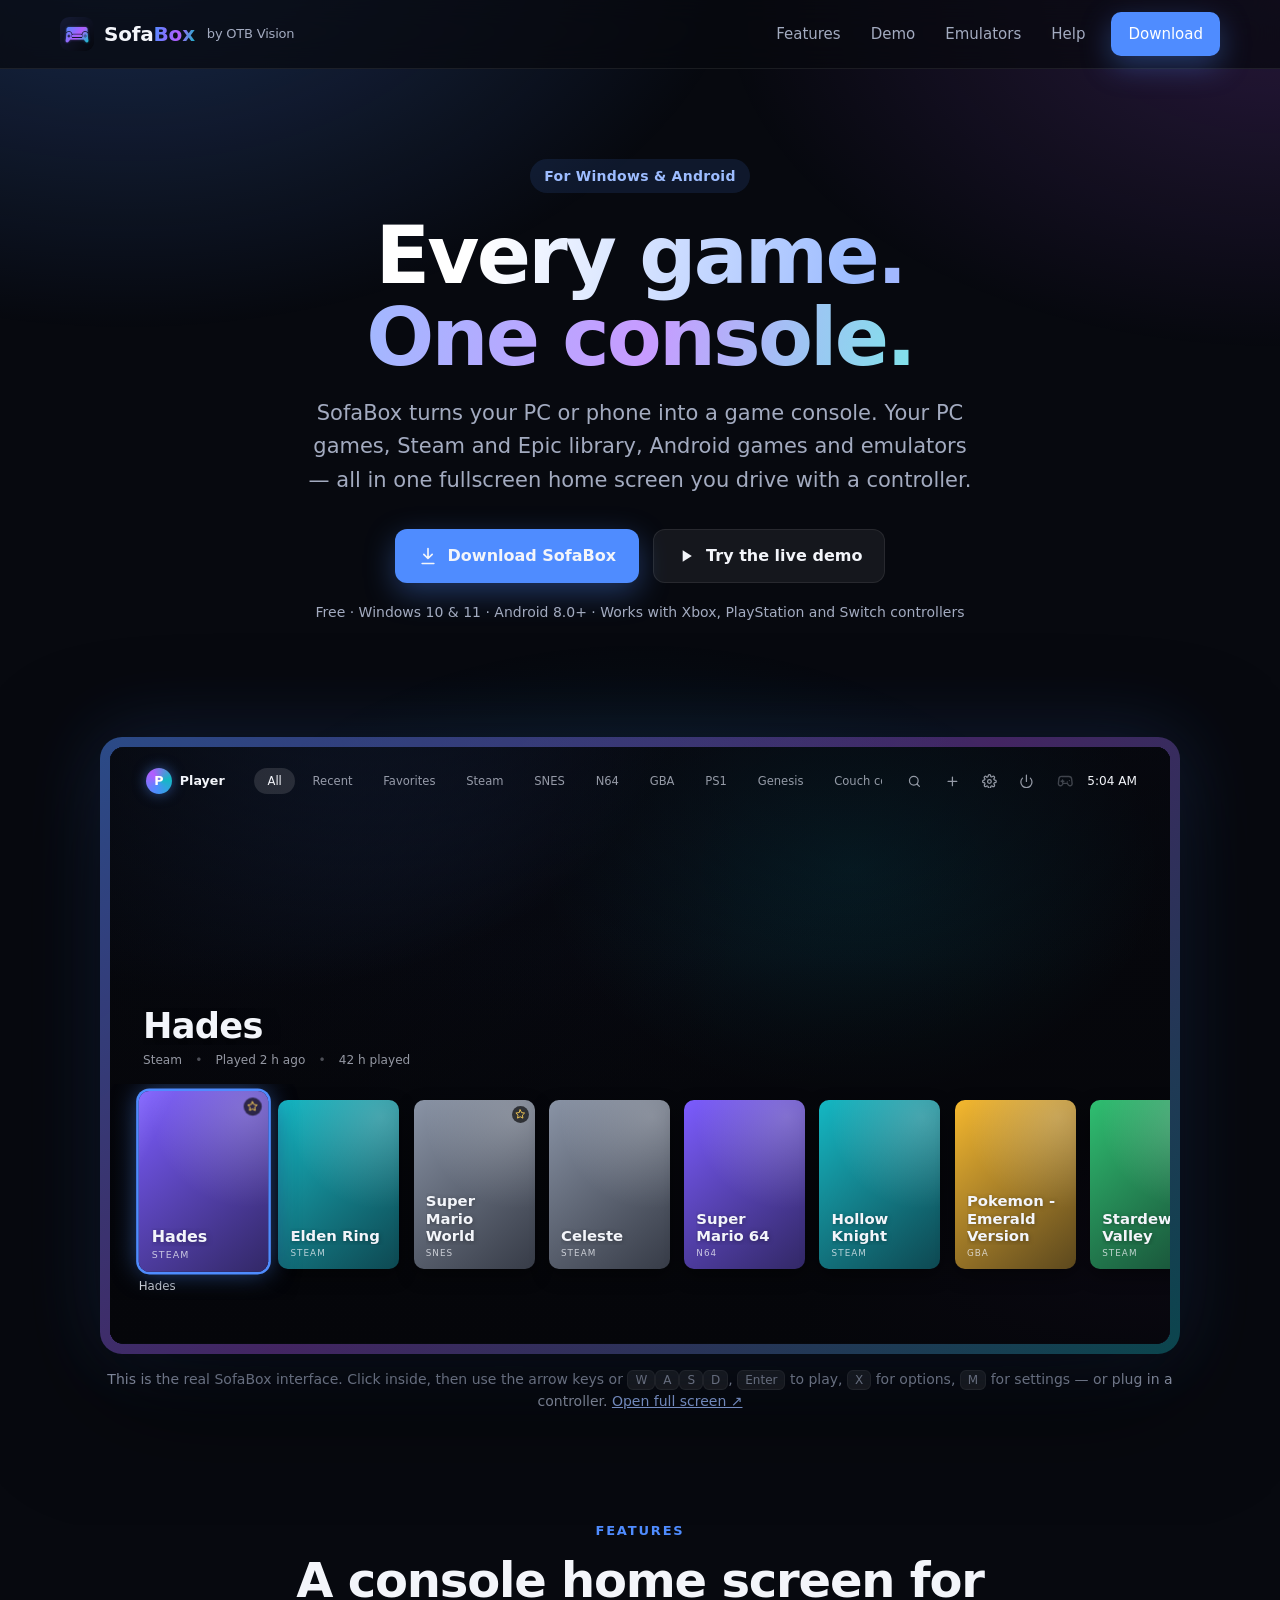
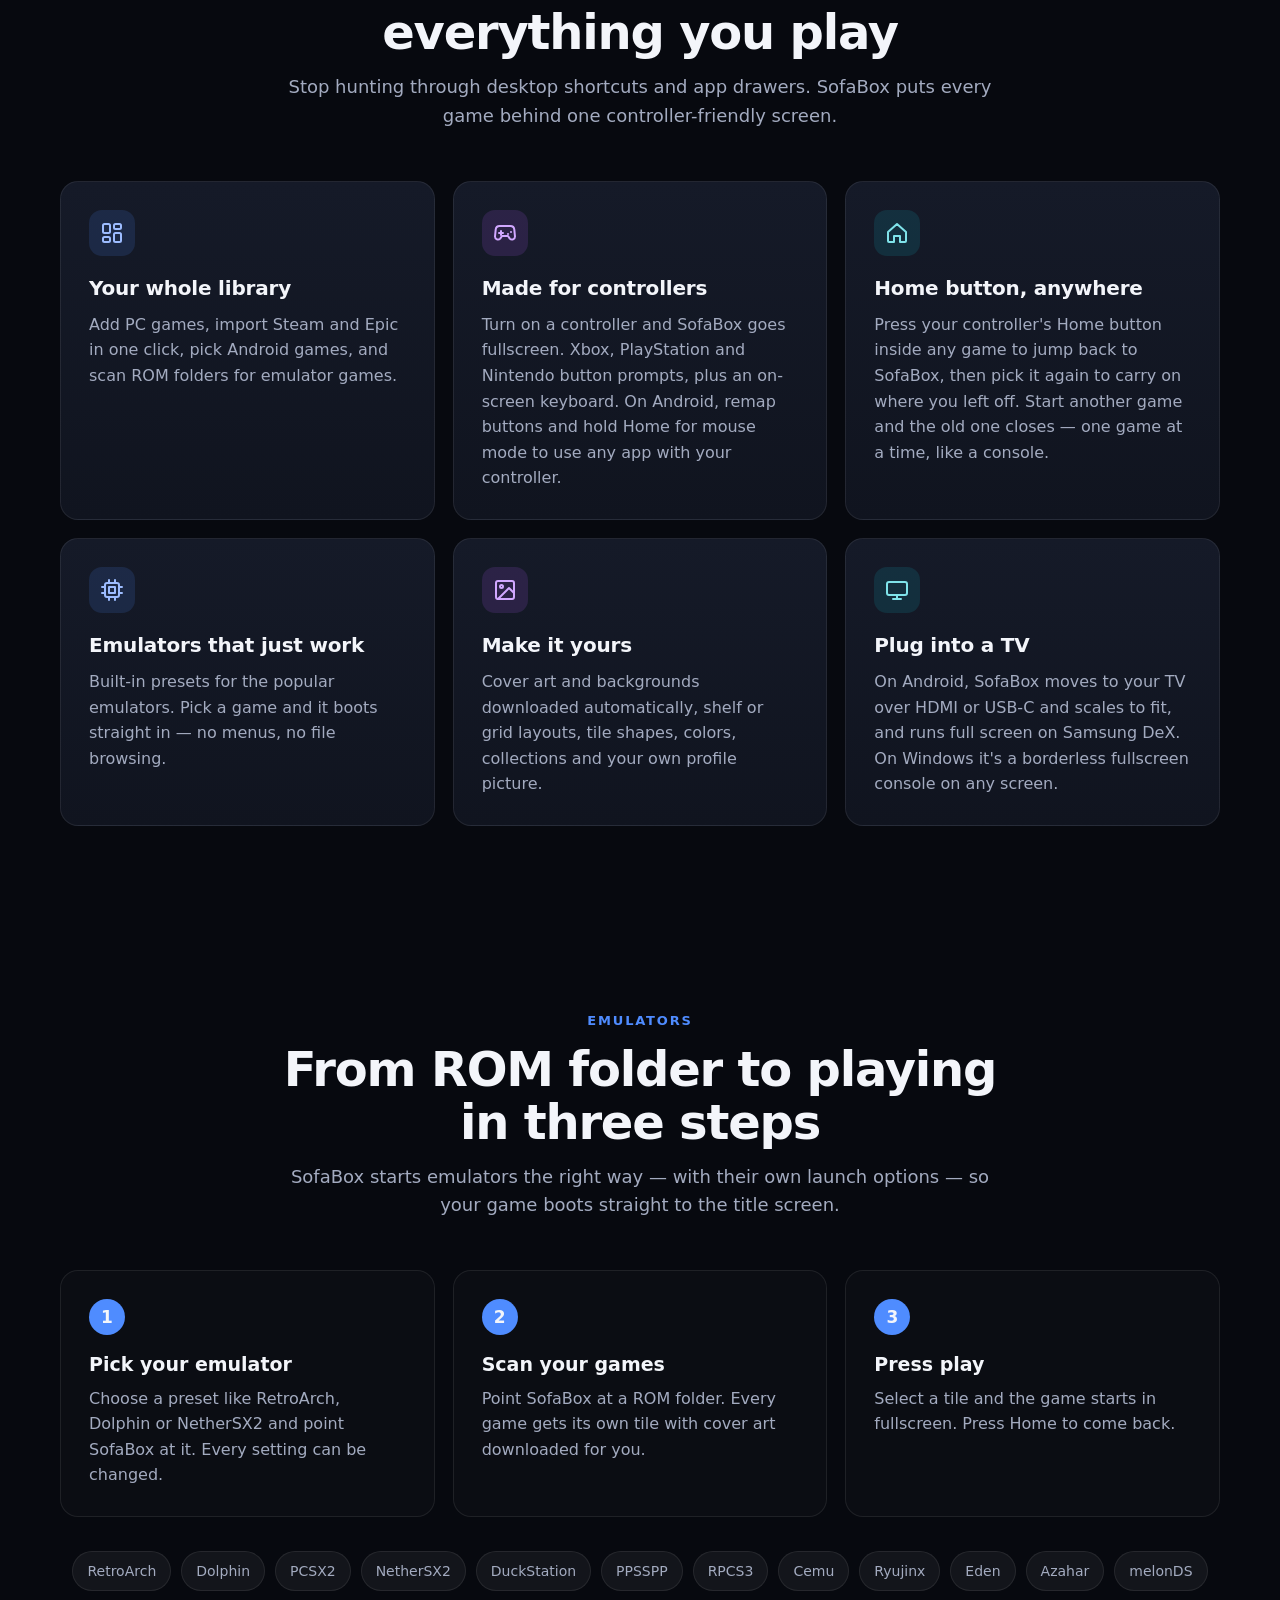
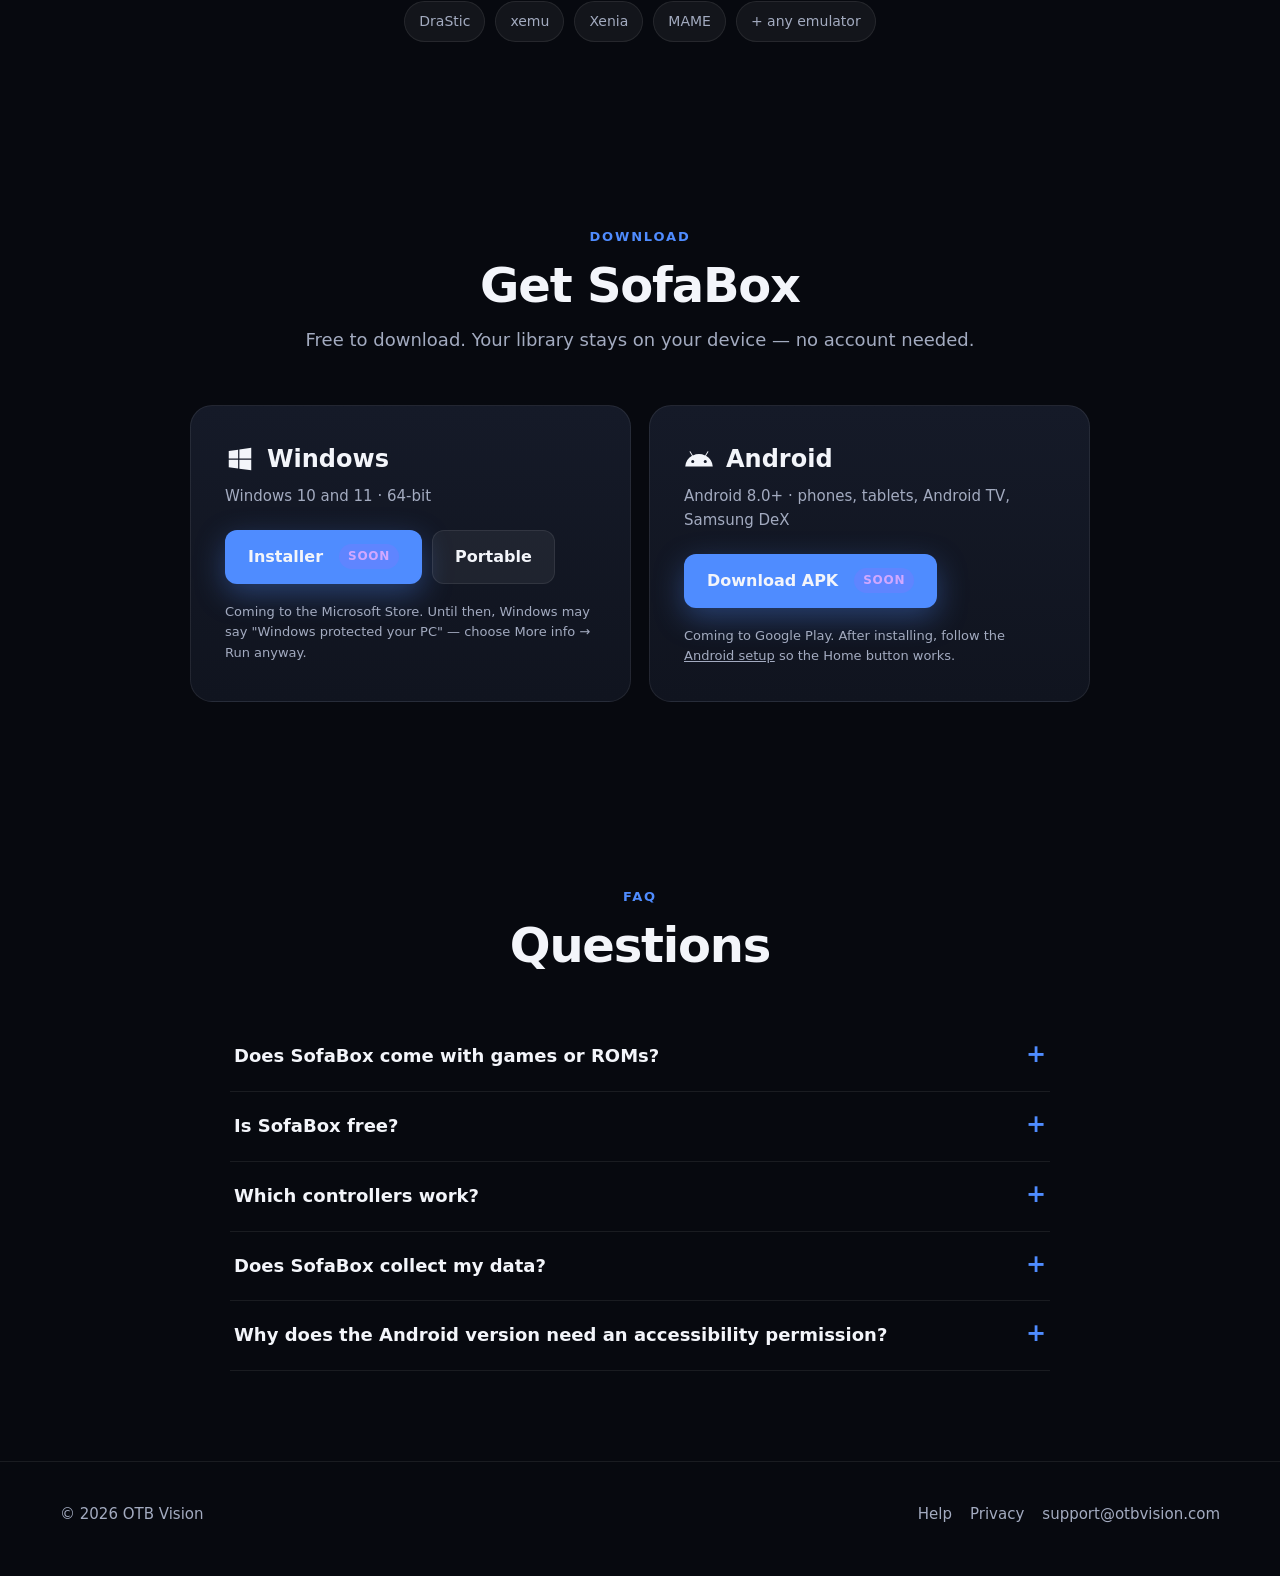
==== index.html @ 81fa666c "Update website from ink@687e441 Website: make the live demo readable on phones" ====
<!doctype html>
<html lang="en">
<head>
  <meta charset="utf-8">
  <meta name="viewport" content="width=device-width, initial-scale=1">
  <title>SofaBox — Game &amp; Emulator Launcher for Windows and Android</title>
  <meta name="description" content="SofaBox is a console-style game launcher for Windows and Android. PC games, Steam, Epic, Android games and emulators in one fullscreen home screen you control with a controller.">
  <meta property="og:title" content="SofaBox — every game, one console">
  <meta property="og:description" content="A console-style launcher for your PC and Android: PC games, Steam, Epic, Android games and emulators in one place.">
  <meta property="og:image" content="https://sofabox.app/img/icon.png">
  <meta property="og:url" content="https://sofabox.app/">
  <link rel="canonical" href="https://sofabox.app/">
  <meta name="theme-color" content="#07090f">
  <link rel="icon" href="img/icon.svg" type="image/svg+xml">
  <link rel="apple-touch-icon" href="img/icon.png">
  <link rel="stylesheet" href="css/site.css">
</head>
<body>
  <div class="glow"></div>

  <header class="nav">
    <div class="wrap">
      <a class="brand" href="./"><img src="img/icon.png" alt=""><span>Sofa<span class="box">Box</span></span> <small>by OTB Vision</small></a>
      <nav class="nav-links">
        <a href="#features">Features</a>
        <a href="#demo">Demo</a>
        <a href="#emulators">Emulators</a>
        <a href="help.html">Help</a>
        <a class="btn small primary" href="#download">Download</a>
      </nav>
    </div>
  </header>

  <main>
    <!-- ================= hero -->
    <section class="hero">
      <div class="wrap">
        <span class="eyebrow">For Windows &amp; Android</span>
        <h1><span class="grad">Every game.<br>One console.</span></h1>
        <p class="lead">SofaBox turns your PC or phone into a game console. Your PC games, Steam and Epic library, Android games and emulators — all in one fullscreen home screen you drive with a controller.</p>
        <div class="cta">
          <a class="btn primary" href="#download">
            <svg viewBox="0 0 24 24" fill="none" stroke="currentColor" stroke-width="2" stroke-linecap="round" stroke-linejoin="round"><path d="M12 3v12M7 10l5 5 5-5M5 21h14"/></svg>
            Download SofaBox
          </a>
          <a class="btn" href="#demo">
            <svg viewBox="0 0 24 24" fill="currentColor"><path d="M8 5v14l11-7z"/></svg>
            Try the live demo
          </a>
        </div>
        <p class="platforms">Free · Windows 10 &amp; 11 · Android 8.0+ · Works with Xbox, PlayStation and Switch controllers</p>
      </div>
    </section>

    <!-- ================= demo -->
    <div class="wrap demo" id="demo">
      <div class="frame">
        <div class="screen" id="demo-screen">
          <iframe src="demo/index.html" title="SofaBox live demo" loading="lazy" allow="gamepad; fullscreen"></iframe>
        </div>
      </div>
      <p class="demo-note only-pointer">This is the real SofaBox interface. Click inside, then use the arrow keys or <kbd>W</kbd><kbd>A</kbd><kbd>S</kbd><kbd>D</kbd>, <kbd>Enter</kbd> to play, <kbd>X</kbd> for options, <kbd>M</kbd> for settings — or plug in a controller. <a href="demo/index.html" target="_blank" rel="noopener">Open full screen ↗</a></p>
      <p class="demo-note only-touch">This is the real SofaBox interface, shrunk to fit your screen. Tap a game to try it and swipe the row to scroll. For the full-size version, <a href="demo/index.html" target="_blank" rel="noopener">open it full screen ↗</a> and turn your phone sideways.</p>
    </div>

    <!-- ================= features -->
    <section id="features">
      <div class="wrap">
        <div class="section-head">
          <span class="kicker">Features</span>
          <h2>A console home screen for everything you play</h2>
          <p>Stop hunting through desktop shortcuts and app drawers. SofaBox puts every game behind one controller-friendly screen.</p>
        </div>
        <div class="grid">
          <div class="card">
            <div class="icon"><svg viewBox="0 0 24 24" fill="none" stroke="currentColor" stroke-width="2" stroke-linecap="round" stroke-linejoin="round"><rect x="3" y="3" width="7" height="9" rx="1.5"/><rect x="14" y="3" width="7" height="5" rx="1.5"/><rect x="14" y="12" width="7" height="9" rx="1.5"/><rect x="3" y="16" width="7" height="5" rx="1.5"/></svg></div>
            <h3>Your whole library</h3>
            <p>Add PC games, import Steam and Epic in one click, pick Android games, and scan ROM folders for emulator games.</p>
          </div>
          <div class="card">
            <div class="icon purple"><svg viewBox="0 0 24 24" fill="none" stroke="currentColor" stroke-width="2" stroke-linecap="round" stroke-linejoin="round"><path d="M6 12h4M8 10v4M15 13h.01M18 11h.01"/><path d="M17.32 5H6.68a4 4 0 0 0-3.98 3.59L2 15.5A3 3 0 0 0 7.2 17.6L9 15h6l1.8 2.6A3 3 0 0 0 22 15.5l-.7-6.91A4 4 0 0 0 17.32 5z"/></svg></div>
            <h3>Made for controllers</h3>
            <p>Turn on a controller and SofaBox goes fullscreen. Xbox, PlayStation and Nintendo button prompts, plus an on-screen keyboard. On Android, remap buttons and hold Home for mouse mode to use any app with your controller.</p>
          </div>
          <div class="card">
            <div class="icon teal"><svg viewBox="0 0 24 24" fill="none" stroke="currentColor" stroke-width="2" stroke-linecap="round" stroke-linejoin="round"><path d="m3 11 9-8 9 8v9a1 1 0 0 1-1 1h-5v-6H9v6H4a1 1 0 0 1-1-1z"/></svg></div>
            <h3>Home button, anywhere</h3>
            <p>Press your controller's Home button inside any game to jump back to SofaBox, then pick it again to carry on where you left off. Start another game and the old one closes — one game at a time, like a console.</p>
          </div>
          <div class="card">
            <div class="icon"><svg viewBox="0 0 24 24" fill="none" stroke="currentColor" stroke-width="2" stroke-linecap="round" stroke-linejoin="round"><rect x="5" y="5" width="14" height="14" rx="2"/><path d="M9 9h6v6H9zM9 2v3M15 2v3M9 19v3M15 19v3M2 9h3M2 15h3M19 9h3M19 15h3"/></svg></div>
            <h3>Emulators that just work</h3>
            <p>Built-in presets for the popular emulators. Pick a game and it boots straight in — no menus, no file browsing.</p>
          </div>
          <div class="card">
            <div class="icon purple"><svg viewBox="0 0 24 24" fill="none" stroke="currentColor" stroke-width="2" stroke-linecap="round" stroke-linejoin="round"><rect x="3" y="3" width="18" height="18" rx="2"/><circle cx="8.5" cy="8.5" r="1.5"/><path d="m21 15-5-5L5 21"/></svg></div>
            <h3>Make it yours</h3>
            <p>Cover art and backgrounds downloaded automatically, shelf or grid layouts, tile shapes, colors, collections and your own profile picture.</p>
          </div>
          <div class="card">
            <div class="icon teal"><svg viewBox="0 0 24 24" fill="none" stroke="currentColor" stroke-width="2" stroke-linecap="round" stroke-linejoin="round"><rect x="2" y="4" width="20" height="13" rx="2"/><path d="M8 21h8M12 17v4"/></svg></div>
            <h3>Plug into a TV</h3>
            <p>On Android, SofaBox moves to your TV over HDMI or USB-C and scales to fit, and runs full screen on Samsung DeX. On Windows it's a borderless fullscreen console on any screen.</p>
          </div>
        </div>
      </div>
    </section>

    <!-- ================= emulators -->
    <section id="emulators">
      <div class="wrap">
        <div class="section-head">
          <span class="kicker">Emulators</span>
          <h2>From ROM folder to playing in three steps</h2>
          <p>SofaBox starts emulators the right way — with their own launch options — so your game boots straight to the title screen.</p>
        </div>
        <div class="steps">
          <div class="step"><h3>Pick your emulator</h3><p>Choose a preset like RetroArch, Dolphin or NetherSX2 and point SofaBox at it. Every setting can be changed.</p></div>
          <div class="step"><h3>Scan your games</h3><p>Point SofaBox at a ROM folder. Every game gets its own tile with cover art downloaded for you.</p></div>
          <div class="step"><h3>Press play</h3><p>Select a tile and the game starts in fullscreen. Press Home to come back.</p></div>
        </div>
        <div class="chips">
          <span class="chip">RetroArch</span><span class="chip">Dolphin</span><span class="chip">PCSX2</span><span class="chip">NetherSX2</span>
          <span class="chip">DuckStation</span><span class="chip">PPSSPP</span><span class="chip">RPCS3</span><span class="chip">Cemu</span>
          <span class="chip">Ryujinx</span><span class="chip">Eden</span><span class="chip">Azahar</span><span class="chip">melonDS</span>
          <span class="chip">DraStic</span><span class="chip">xemu</span><span class="chip">Xenia</span><span class="chip">MAME</span><span class="chip">+ any emulator</span>
        </div>
      </div>
    </section>

    <!-- ================= download -->
    <section id="download">
      <div class="wrap">
        <div class="section-head">
          <span class="kicker">Download</span>
          <h2>Get SofaBox</h2>
          <p>Free to download. Your library stays on your device — no account needed.</p>
        </div>
        <div class="downloads">
          <div class="dl">
            <h3><svg viewBox="0 0 24 24" fill="currentColor"><path d="M3 5.5 10.5 4.5v7H3zM11.5 4.3 21 3v8.5h-9.5zM3 12.5h7.5v7L3 18.5zM11.5 12.5H21V21l-9.5-1.3z"/></svg>Windows</h3>
            <p class="req">Windows 10 and 11 · 64-bit</p>
            <div class="btns">
              <!-- DOWNLOAD LINKS: replace href="#download" with the installer / portable links -->
              <a class="btn primary" href="#download">Installer <span class="soon">Soon</span></a>
              <a class="btn" href="#download">Portable</a>
            </div>
            <p class="fine">Coming to the Microsoft Store. Until then, Windows may say "Windows protected your PC" — choose More info → Run anyway.</p>
          </div>
          <div class="dl">
            <h3><svg viewBox="0 0 24 24" fill="currentColor"><path d="M17.6 9.48 19.44 6.3a.38.38 0 0 0-.66-.38l-1.86 3.22a11.5 11.5 0 0 0-9.84 0L5.22 5.92a.38.38 0 0 0-.66.38L6.4 9.48A10.8 10.8 0 0 0 1 18h22a10.8 10.8 0 0 0-5.4-8.52zM7 15.25a1.25 1.25 0 1 1 0-2.5 1.25 1.25 0 0 1 0 2.5zm10 0a1.25 1.25 0 1 1 0-2.5 1.25 1.25 0 0 1 0 2.5z"/></svg>Android</h3>
            <p class="req">Android 8.0+ · phones, tablets, Android TV, Samsung DeX</p>
            <div class="btns">
              <a class="btn primary" href="#download">Download APK <span class="soon">Soon</span></a>
            </div>
            <p class="fine">Coming to Google Play. After installing, follow the <a href="help.html#android">Android setup</a> so the Home button works.</p>
          </div>
        </div>
      </div>
    </section>

    <!-- ================= FAQ -->
    <section id="faq">
      <div class="wrap">
        <div class="section-head">
          <span class="kicker">FAQ</span>
          <h2>Questions</h2>
        </div>
        <div class="faq">
          <details>
            <summary>Does SofaBox come with games or ROMs?</summary>
            <p>No. SofaBox is a launcher: it organizes and starts games and emulators you already own and have installed. It doesn't include or download any games.</p>
          </details>
          <details>
            <summary>Is SofaBox free?</summary>
            <p>Yes — adding and playing games is free. An optional SofaBox Pro upgrade with extra customization is planned.</p>
          </details>
          <details>
            <summary>Which controllers work?</summary>
            <p>Xbox, PlayStation, Nintendo Switch Pro and most Bluetooth or USB controllers. SofaBox shows the right button symbols for your controller automatically.</p>
          </details>
          <details>
            <summary>Does SofaBox collect my data?</summary>
            <p>No. There are no accounts, ads or analytics, and your library never leaves your device. See the <a href="privacy.html">privacy policy</a>.</p>
          </details>
          <details>
            <summary>Why does the Android version need an accessibility permission?</summary>
            <p>It's optional. It lets your controller's Home button bring you back to SofaBox from inside a game, opens SofaBox when you connect a TV or DeX, makes DeX windows full screen, powers button mapping and mouse mode, and closes the previous game when you switch. SofaBox never records what you type or what's on screen, and nothing leaves your device. <a href="help.html#android">More in Help</a>.</p>
          </details>
        </div>
      </div>
    </section>
  </main>

  <footer>
    <div class="wrap">
      <span>© <span id="year">2026</span> OTB Vision</span>
      <nav>
        <a href="help.html">Help</a>
        <a href="privacy.html">Privacy</a>
        <a href="mailto:support@otbvision.com">support@otbvision.com</a>
      </nav>
    </div>
  </footer>
  <script>document.getElementById('year').textContent = new Date().getFullYear();</script>
  <script>
    // On narrow screens (phones held upright) the demo runs at a tablet-sized width and is
    // shrunk to fit, so it shows the full console layout like a small TV instead of a
    // cramped phone layout. Taps still work: the browser maps them through the scaling.
    (function () {
      var screen = document.getElementById('demo-screen');
      var frame = screen && screen.querySelector('iframe');
      if (!frame) return;
      var DESIGN_WIDTH = 900;
      function fit() {
        var w = screen.clientWidth, h = screen.clientHeight;
        if (!w) return;
        if (w >= DESIGN_WIDTH) {
          frame.style.width = frame.style.height = frame.style.transform = '';
          return;
        }
        var scale = w / DESIGN_WIDTH;
        frame.style.width = DESIGN_WIDTH + 'px';
        frame.style.height = (h / scale) + 'px';
        frame.style.transform = 'scale(' + scale + ')';
      }
      fit();
      if (window.ResizeObserver) new ResizeObserver(fit).observe(screen);
      else window.addEventListener('resize', fit);
    })();
  </script>
</body>
</html>
---- css/site.css ----
/* sofabox.app — SofaBox website (by OTB Vision) */
:root {
  --bg: #07090f;
  --panel: #10141f;
  --panel-2: #151a28;
  --line: rgba(255, 255, 255, 0.08);
  --text: #f3f5fa;
  --muted: #a3abc0;
  --accent: #4f8cff;
  --accent-2: #b45cff;
  --accent-3: #14b8c4;
  --radius: 18px;
  --max: 1160px;
  color-scheme: dark;
}
* { box-sizing: border-box; }
html { scroll-behavior: smooth; }
body {
  margin: 0;
  background: var(--bg);
  color: var(--text);
  font-family: "Inter", "Segoe UI Variable Text", "Segoe UI", Roboto, system-ui, -apple-system, sans-serif;
  font-size: 17px;
  line-height: 1.6;
  -webkit-font-smoothing: antialiased;
}
a { color: inherit; }
img { max-width: 100%; display: block; }
.wrap { width: min(var(--max), 100% - 32px); margin: 0 auto; }

/* ---------- background glow */
.glow {
  position: fixed; inset: 0; z-index: -1; pointer-events: none;
  background:
    radial-gradient(900px 600px at 10% -10%, rgba(79, 140, 255, .28), transparent 70%),
    radial-gradient(800px 500px at 100% 0%, rgba(180, 92, 255, .18), transparent 70%),
    radial-gradient(700px 500px at 50% 110%, rgba(20, 184, 196, .12), transparent 70%);
}

/* ---------- nav */
.nav { position: sticky; top: 0; z-index: 10; backdrop-filter: blur(14px); -webkit-backdrop-filter: blur(14px); background: rgba(7, 9, 15, .72); border-bottom: 1px solid var(--line); }
.nav .wrap { display: flex; align-items: center; gap: 24px; height: 68px; }
.brand { display: flex; align-items: center; gap: 10px; font-weight: 700; font-size: 20px; text-decoration: none; letter-spacing: -.01em; }
.brand img { width: 34px; height: 34px; border-radius: 9px; }
.brand .box { background: linear-gradient(100deg, #4f8cff, #b45cff 60%, #14b8c4); -webkit-background-clip: text; background-clip: text; color: transparent; }
.brand small { font-weight: 500; color: var(--muted); font-size: 13px; margin-left: 2px; }
.nav-links { display: flex; gap: 6px; margin-left: auto; align-items: center; }
.nav-links a { text-decoration: none; color: var(--muted); padding: 8px 12px; border-radius: 10px; font-size: 15px; font-weight: 500; }
.nav-links a:hover, .nav-links a[aria-current="page"] { color: var(--text); background: rgba(255, 255, 255, .06); }
.nav-links .btn { margin-left: 8px; }

/* ---------- buttons */
.btn { display: inline-flex; align-items: center; gap: 10px; padding: 13px 22px; border-radius: 12px; font-weight: 600; font-size: 16px; text-decoration: none; border: 1px solid var(--line); background: rgba(255, 255, 255, .06); color: var(--text); transition: transform .15s, background .15s, box-shadow .15s; }
.btn:hover { background: rgba(255, 255, 255, .1); transform: translateY(-1px); }
.btn.primary { background: var(--accent); border-color: transparent; box-shadow: 0 10px 30px rgba(79, 140, 255, .35); }
.btn.primary:hover { background: #6a9dff; }
.btn.small { padding: 9px 16px; font-size: 15px; }
.btn svg { width: 20px; height: 20px; flex: none; }

/* ---------- hero */
.hero { padding: 90px 0 40px; text-align: center; }
.eyebrow { display: inline-flex; align-items: center; gap: 8px; padding: 6px 14px; border-radius: 99px; background: rgba(79, 140, 255, .12); color: #9dbcff; font-size: 14px; font-weight: 600; letter-spacing: .02em; }
.hero h1 { font-size: clamp(42px, 7vw, 80px); line-height: 1.02; letter-spacing: -.035em; margin: 22px auto 18px; max-width: 900px; }
.grad { background: linear-gradient(100deg, #fff 10%, #9dbcff 45%, #c79bff 75%, #7fe3ea); -webkit-background-clip: text; background-clip: text; color: transparent; }
.hero p.lead { font-size: clamp(18px, 2.2vw, 21px); color: var(--muted); max-width: 680px; margin: 0 auto 32px; }
.cta { display: flex; gap: 14px; justify-content: center; flex-wrap: wrap; }
.platforms { margin-top: 18px; color: var(--muted); font-size: 14px; }

/* ---------- demo frame */
.demo { margin: 60px auto 0; max-width: 1080px; }
.frame { position: relative; border-radius: 22px; padding: 10px; background: linear-gradient(140deg, rgba(79, 140, 255, .5), rgba(180, 92, 255, .35), rgba(20, 184, 196, .35)); box-shadow: 0 40px 120px rgba(0, 0, 0, .6), 0 0 80px rgba(79, 140, 255, .2); }
.frame .screen { position: relative; aspect-ratio: 16 / 9; overflow: hidden; border-radius: 14px; background: #07090f; }
.frame iframe { position: absolute; top: 0; left: 0; display: block; width: 100%; height: 100%; border: 0; background: #07090f; transform-origin: 0 0; }
.demo-note { text-align: center; color: var(--muted); font-size: 14px; margin-top: 14px; }
.demo-note a { color: #9dbcff; }
.only-touch { display: none; }
@media (hover: none) and (pointer: coarse) { .only-touch { display: block; } .only-pointer { display: none; } }
kbd { font-family: inherit; font-size: 12px; padding: 2px 7px; border-radius: 6px; background: rgba(255, 255, 255, .1); border: 1px solid var(--line); }

/* ---------- sections */
section { padding: 90px 0; }
.section-head { text-align: center; max-width: 720px; margin: 0 auto 50px; }
.section-head h2 { font-size: clamp(32px, 4.5vw, 48px); letter-spacing: -.025em; line-height: 1.1; margin: 10px 0 14px; }
.section-head p { color: var(--muted); font-size: 18px; margin: 0; }
.kicker { color: var(--accent); font-weight: 700; font-size: 13px; letter-spacing: .14em; text-transform: uppercase; }

.grid { display: grid; grid-template-columns: repeat(3, 1fr); gap: 18px; }
.card { background: linear-gradient(180deg, var(--panel-2), var(--panel)); border: 1px solid var(--line); border-radius: var(--radius); padding: 28px; }
.card h3 { margin: 16px 0 8px; font-size: 20px; letter-spacing: -.01em; }
.card p { margin: 0; color: var(--muted); font-size: 16px; }
.icon { width: 46px; height: 46px; border-radius: 13px; display: grid; place-items: center; background: rgba(79, 140, 255, .14); color: #9dbcff; }
.icon svg { width: 24px; height: 24px; }
.icon.purple { background: rgba(180, 92, 255, .14); color: #d1a8ff; }
.icon.teal { background: rgba(20, 184, 196, .14); color: #7fe3ea; }

.steps { display: grid; grid-template-columns: repeat(3, 1fr); gap: 18px; counter-reset: step; }
.step { position: relative; padding: 28px; border-radius: var(--radius); border: 1px solid var(--line); background: rgba(255, 255, 255, .02); }
.step::before { counter-increment: step; content: counter(step); display: grid; place-items: center; width: 36px; height: 36px; border-radius: 50%; background: var(--accent); font-weight: 700; margin-bottom: 14px; }
.step h3 { margin: 0 0 6px; font-size: 19px; }
.step p { margin: 0; color: var(--muted); font-size: 16px; }

.chips { display: flex; flex-wrap: wrap; gap: 10px; justify-content: center; margin-top: 34px; }
.chip { padding: 8px 14px; border-radius: 99px; background: rgba(255, 255, 255, .05); border: 1px solid var(--line); color: var(--muted); font-size: 14px; font-weight: 500; }

/* ---------- download */
.downloads { display: grid; grid-template-columns: 1fr 1fr; gap: 18px; max-width: 900px; margin: 0 auto; }
.dl { padding: 34px; border-radius: 22px; border: 1px solid var(--line); background: linear-gradient(180deg, var(--panel-2), var(--panel)); }
.dl h3 { display: flex; align-items: center; gap: 12px; margin: 0 0 6px; font-size: 24px; }
.dl h3 svg { width: 30px; height: 30px; }
.dl .req { color: var(--muted); font-size: 15px; margin: 0 0 22px; }
.dl .btns { display: flex; gap: 10px; flex-wrap: wrap; }
.dl .fine { color: var(--muted); font-size: 13px; margin: 18px 0 0; }
.soon { display: inline-block; font-size: 12px; font-weight: 700; letter-spacing: .06em; text-transform: uppercase; padding: 3px 9px; border-radius: 99px; background: rgba(180, 92, 255, .16); color: #d1a8ff; margin-left: 6px; vertical-align: middle; }

/* ---------- FAQ */
.faq { max-width: 820px; margin: 0 auto; }
details { border-bottom: 1px solid var(--line); padding: 20px 4px; }
summary { cursor: pointer; font-weight: 600; font-size: 18px; list-style: none; display: flex; justify-content: space-between; gap: 16px; }
summary::after { content: "+"; color: var(--accent); font-size: 24px; line-height: 1; }
details[open] summary::after { content: "–"; }
details p, details li { color: var(--muted); }
details p { margin: 12px 0 0; }

/* ---------- long text pages */
.page { padding: 70px 0 90px; }
.prose { max-width: 780px; margin: 0 auto; }
.prose h1 { font-size: clamp(36px, 5vw, 52px); letter-spacing: -.03em; line-height: 1.1; margin: 0 0 8px; }
.prose .updated { color: var(--muted); margin: 0 0 36px; }
.prose h2 { font-size: 26px; letter-spacing: -.015em; margin: 44px 0 12px; }
.prose h3 { font-size: 19px; margin: 28px 0 8px; }
.prose p, .prose li { color: #c9cfdd; }
.prose ul, .prose ol { padding-left: 22px; }
.prose li { margin: 6px 0; }
.prose a { color: #9dbcff; }
.prose code { font-family: ui-monospace, "Cascadia Mono", Consolas, monospace; font-size: .9em; background: rgba(255, 255, 255, .07); padding: 2px 6px; border-radius: 6px; }
.callout { padding: 18px 20px; border-radius: 14px; background: rgba(79, 140, 255, .1); border: 1px solid rgba(79, 140, 255, .25); color: #c9d8ff; margin: 20px 0; }
.toc { display: flex; flex-wrap: wrap; gap: 8px; margin: 0 0 30px; }
.toc a { text-decoration: none; font-size: 14px; padding: 7px 13px; border-radius: 99px; background: rgba(255, 255, 255, .05); border: 1px solid var(--line); color: var(--muted); }
.toc a:hover { color: var(--text); }

/* ---------- footer */
footer { border-top: 1px solid var(--line); padding: 40px 0 50px; color: var(--muted); font-size: 15px; }
footer .wrap { display: flex; gap: 24px; align-items: center; flex-wrap: wrap; }
footer nav { display: flex; gap: 18px; margin-left: auto; flex-wrap: wrap; }
footer a { text-decoration: none; }
footer a:hover { color: var(--text); }

/* ---------- small screens */
@media (max-width: 900px) {
  .grid, .steps { grid-template-columns: 1fr 1fr; }
}
@media (max-width: 680px) {
  body { font-size: 16px; }
  .nav-links a:not(.btn) { display: none; }
  .hero { padding-top: 60px; }
  .grid, .steps, .downloads { grid-template-columns: 1fr; }
  section { padding: 64px 0; }
  .frame { padding: 6px; border-radius: 16px; }
  .frame .screen { border-radius: 11px; aspect-ratio: var(--demo-ratio, 4 / 3); }
  footer nav { margin-left: 0; }
}
@media (max-width: 420px) { .brand small { display: none; } }
/* Phones held sideways: keep the whole demo on screen below the header. */
@media (orientation: landscape) and (max-height: 500px) { .frame .screen { aspect-ratio: auto; height: calc(100vh - 110px); } }
@media (prefers-reduced-motion: reduce) { html { scroll-behavior: auto; } .btn { transition: none; } }
.nav-links a.btn.primary { color: #fff; }
.nav-links a.btn.primary:hover { background: #6a9dff; }
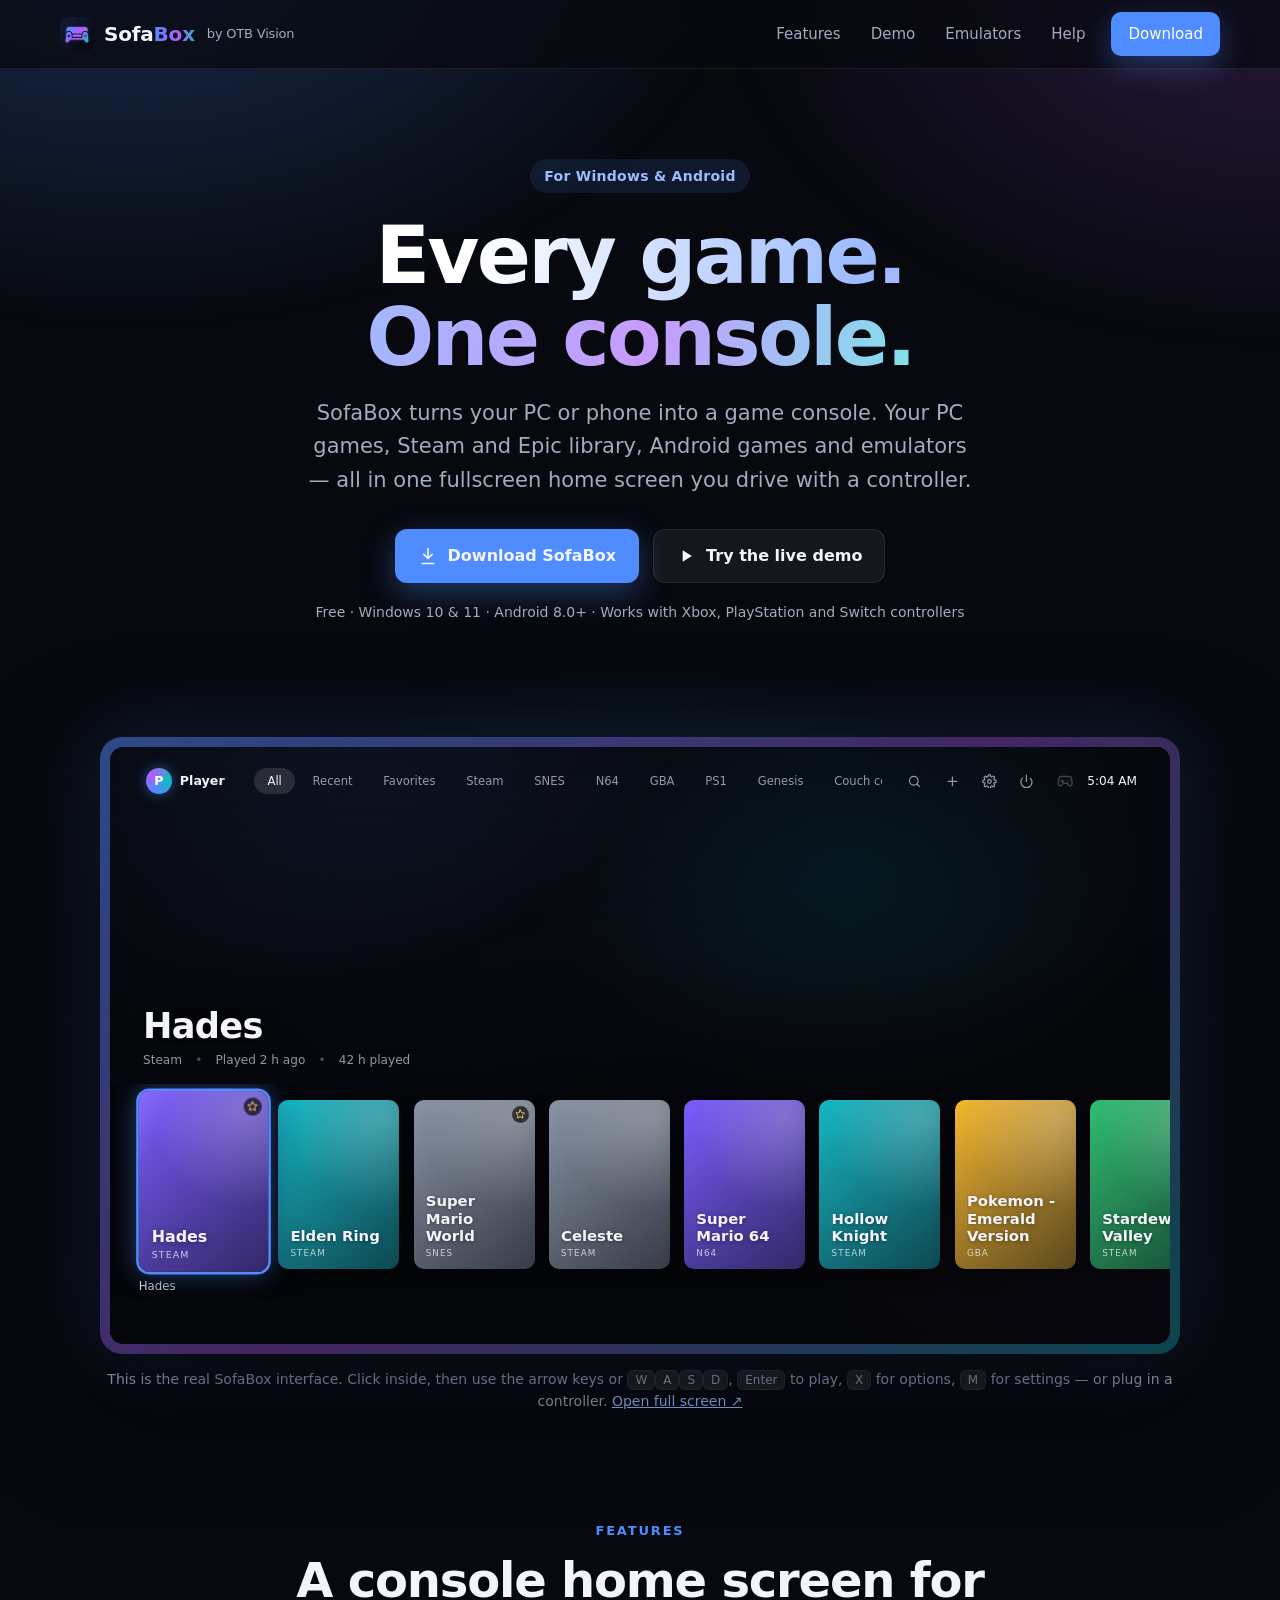
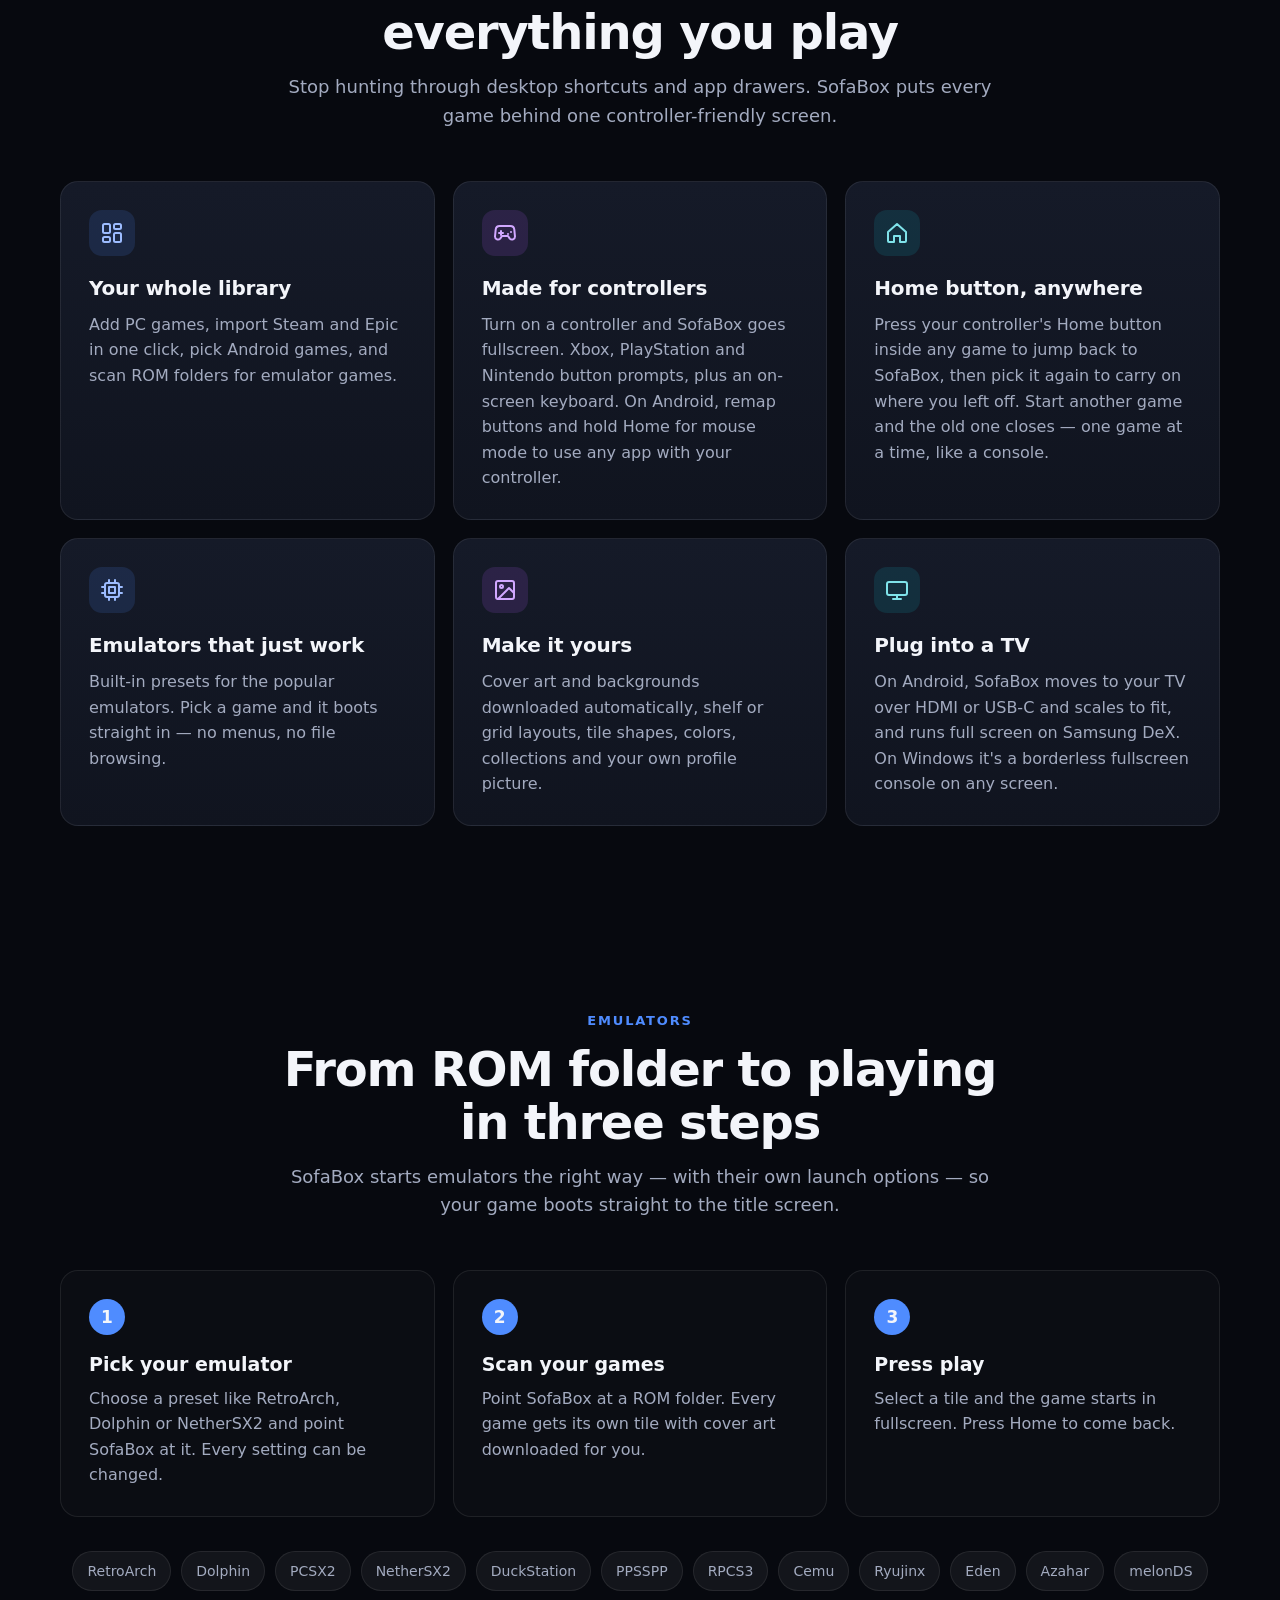
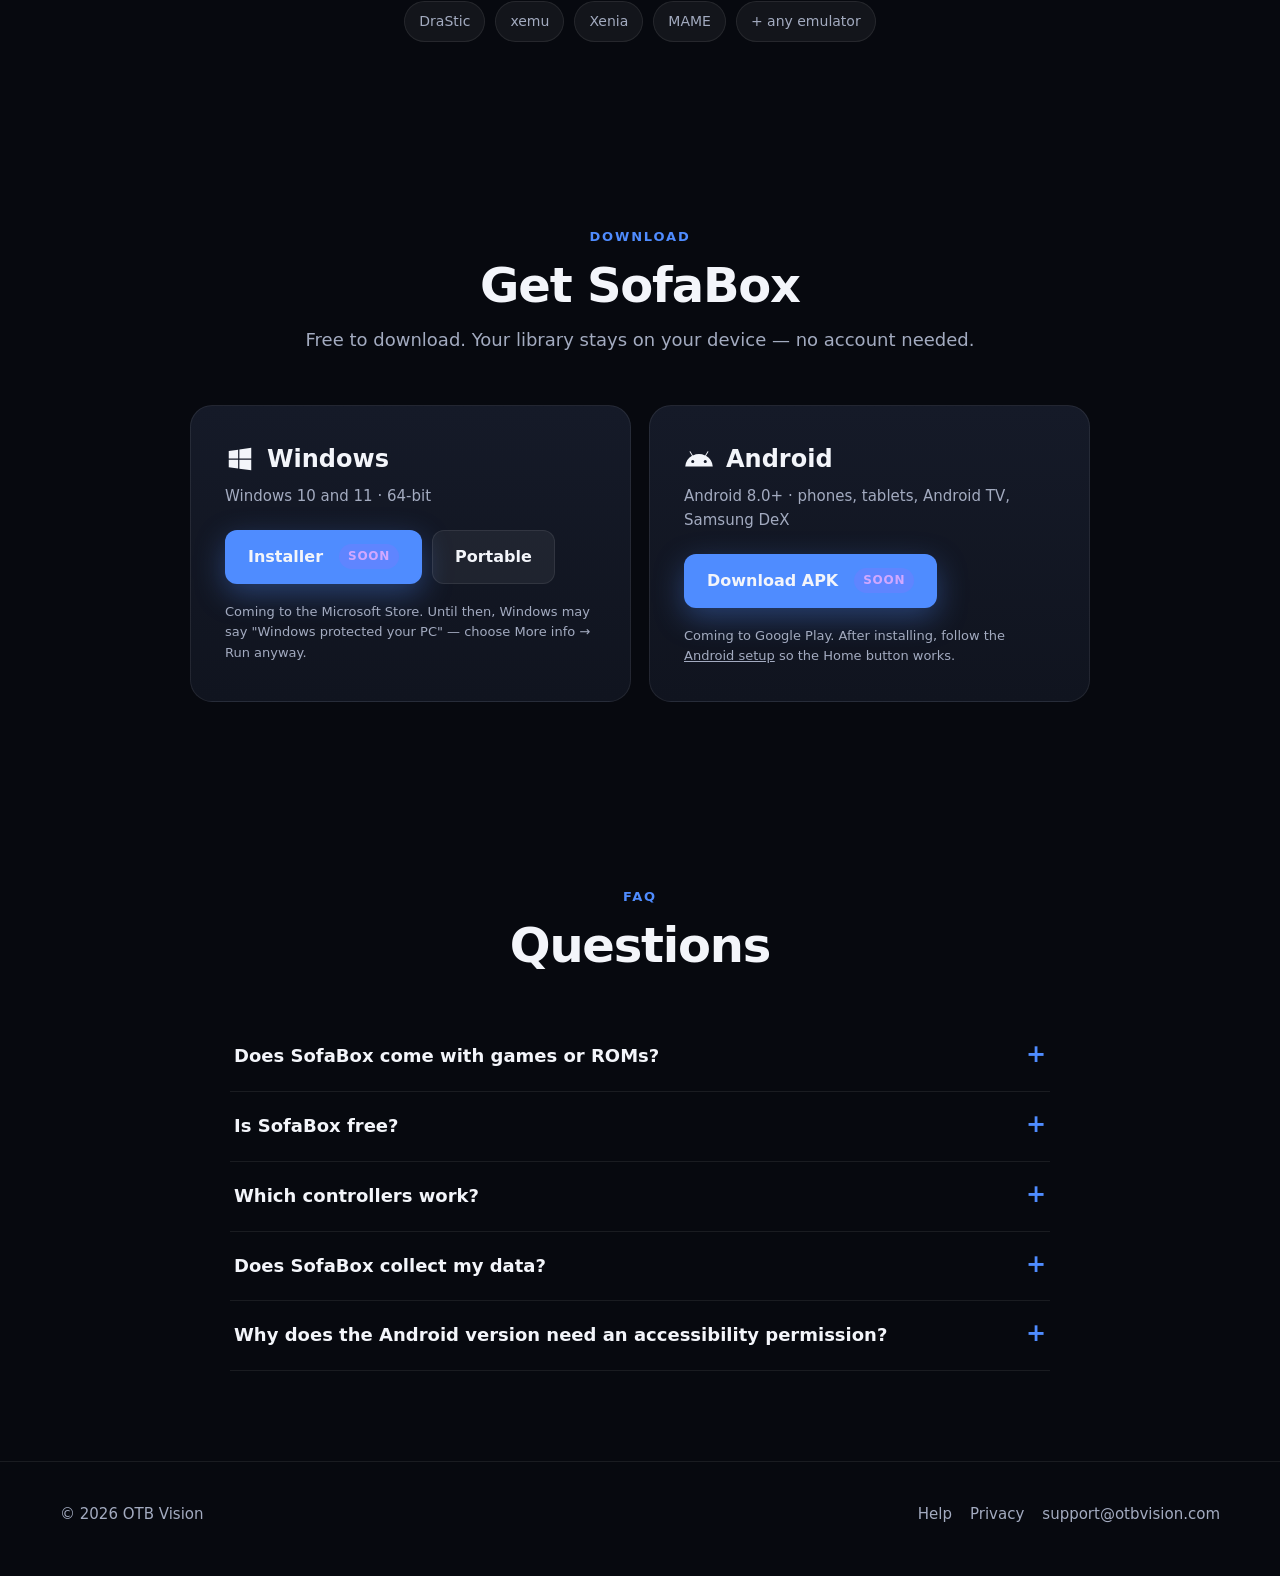
==== commit 19160cd8: "Update website from ink@98b6f19 Store-policy pass: accessibility disclosure, Android 16 target, C# h" ====
--- a/index.html
+++ b/index.html
@@ -185,7 +185,7 @@
           </details>
           <details>
             <summary>Why does the Android version need an accessibility permission?</summary>
-            <p>It's optional. It lets your controller's Home button bring you back to SofaBox from inside a game, opens SofaBox when you connect a TV or DeX, makes DeX windows full screen, powers button mapping and mouse mode, and closes the previous game when you switch. SofaBox never records what you type or what's on screen, and nothing leaves your device. <a href="help.html#android">More in Help</a>.</p>
+            <p>It's optional, and it lets you control your phone with a game controller instead of the touchscreen. It lets your controller's Home button bring you back to SofaBox from inside a game, opens SofaBox when you connect a TV or DeX, makes DeX windows full screen, powers button mapping and mouse mode, and closes the previous game when you switch. SofaBox never records what you type or what's on screen, and nothing leaves your device. <a href="help.html#android">More in Help</a>.</p>
           </details>
         </div>
       </div>
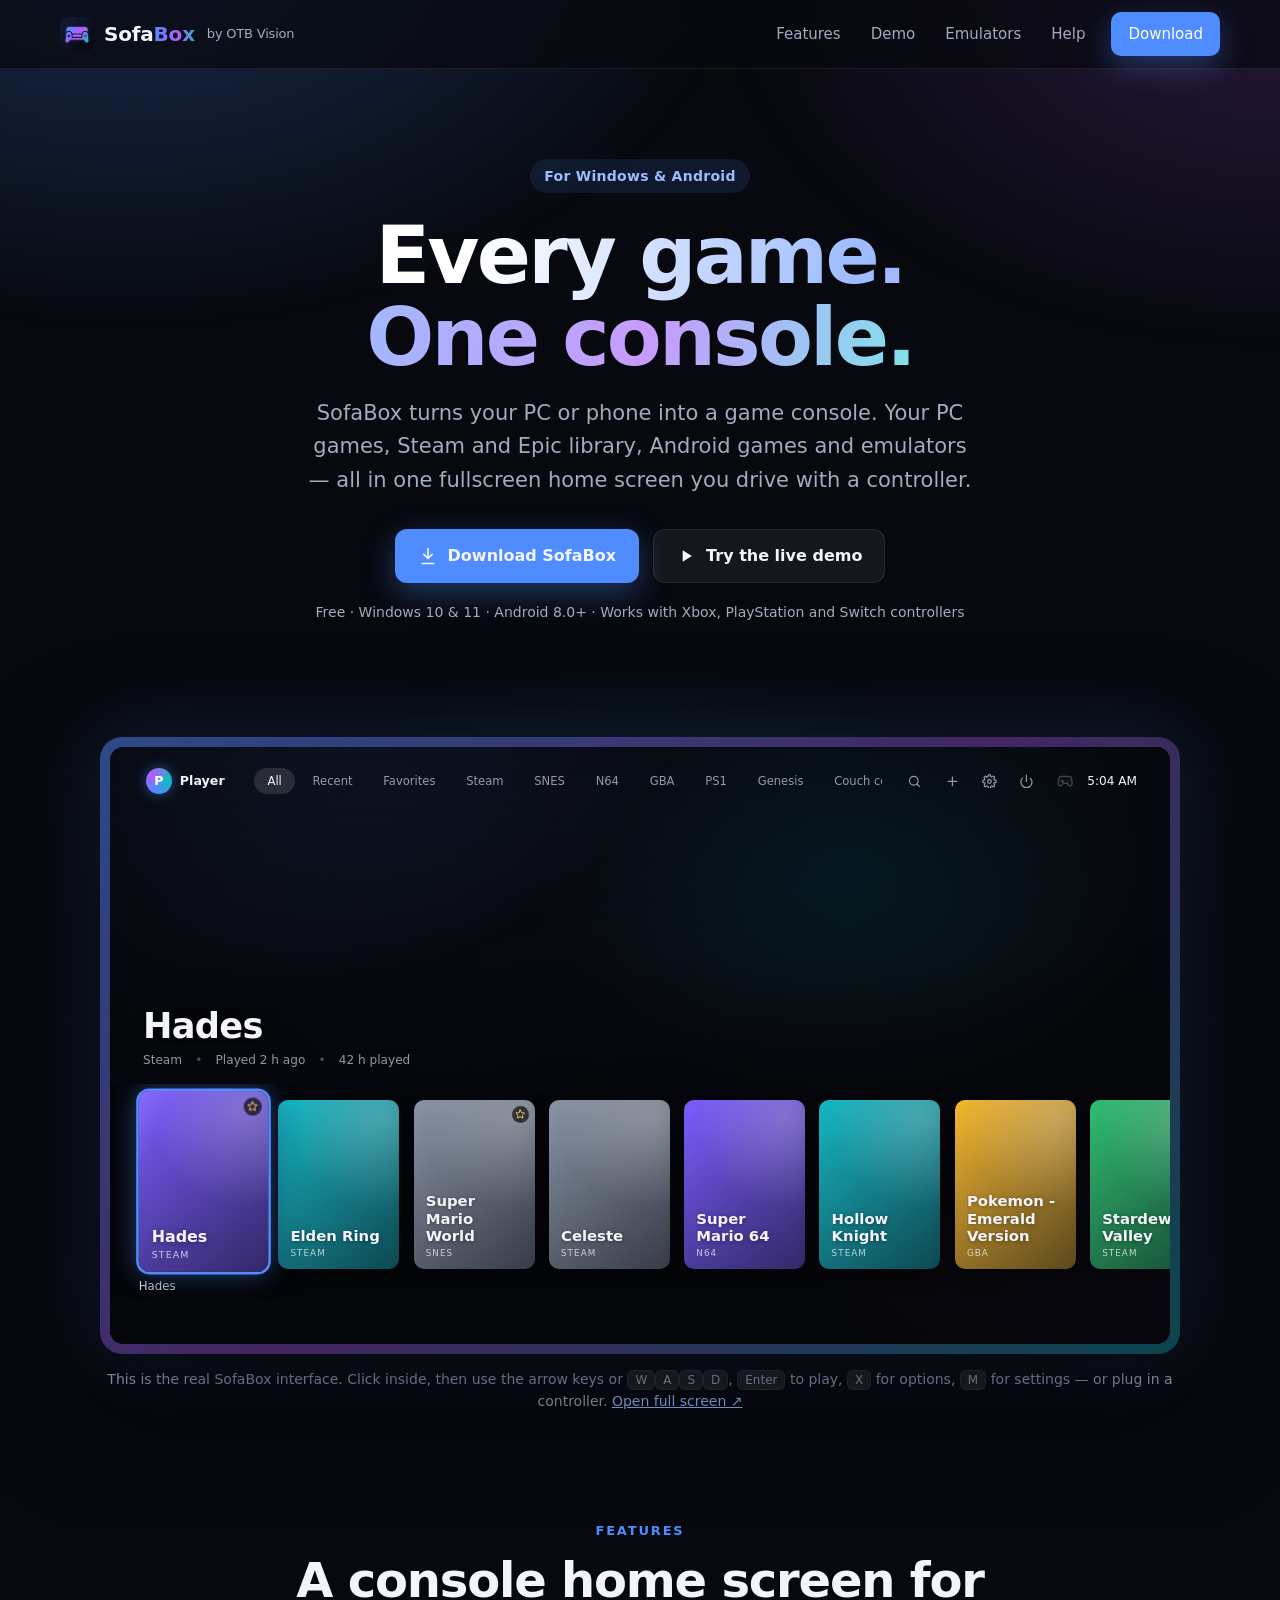
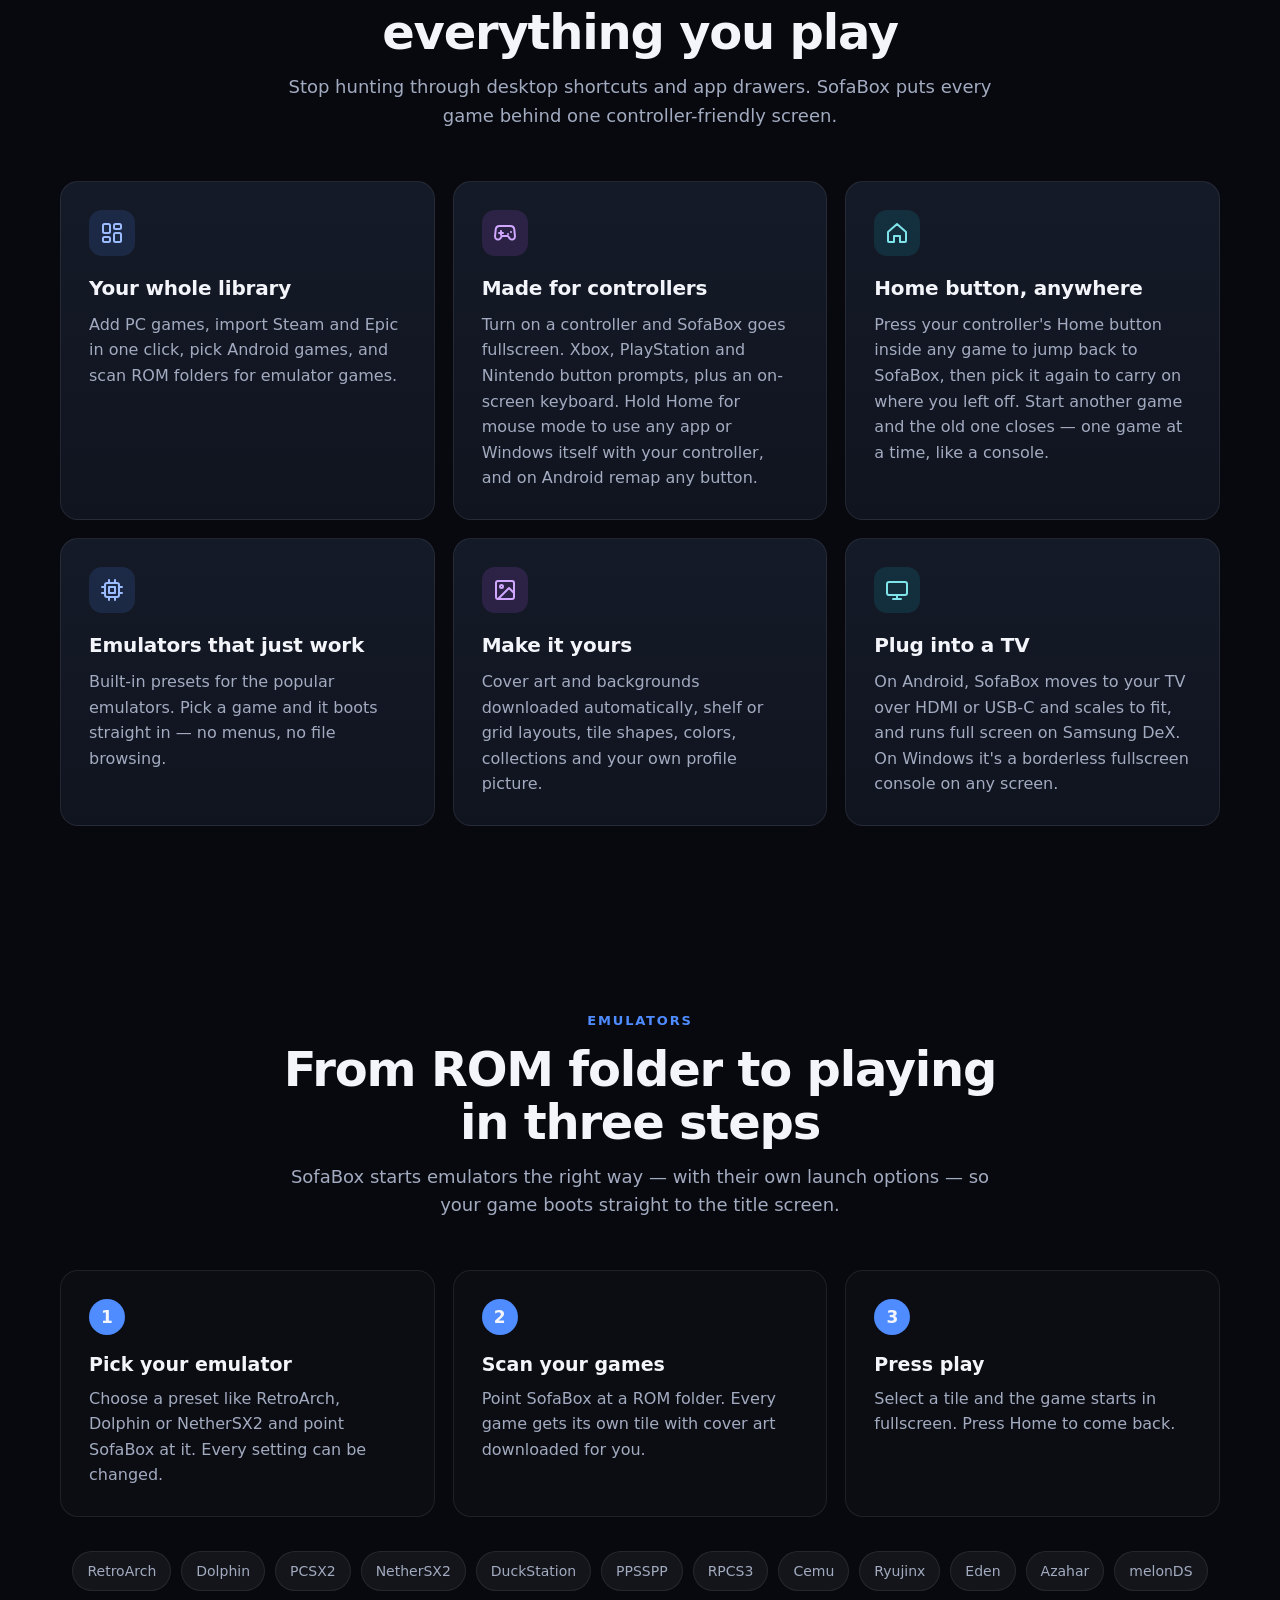
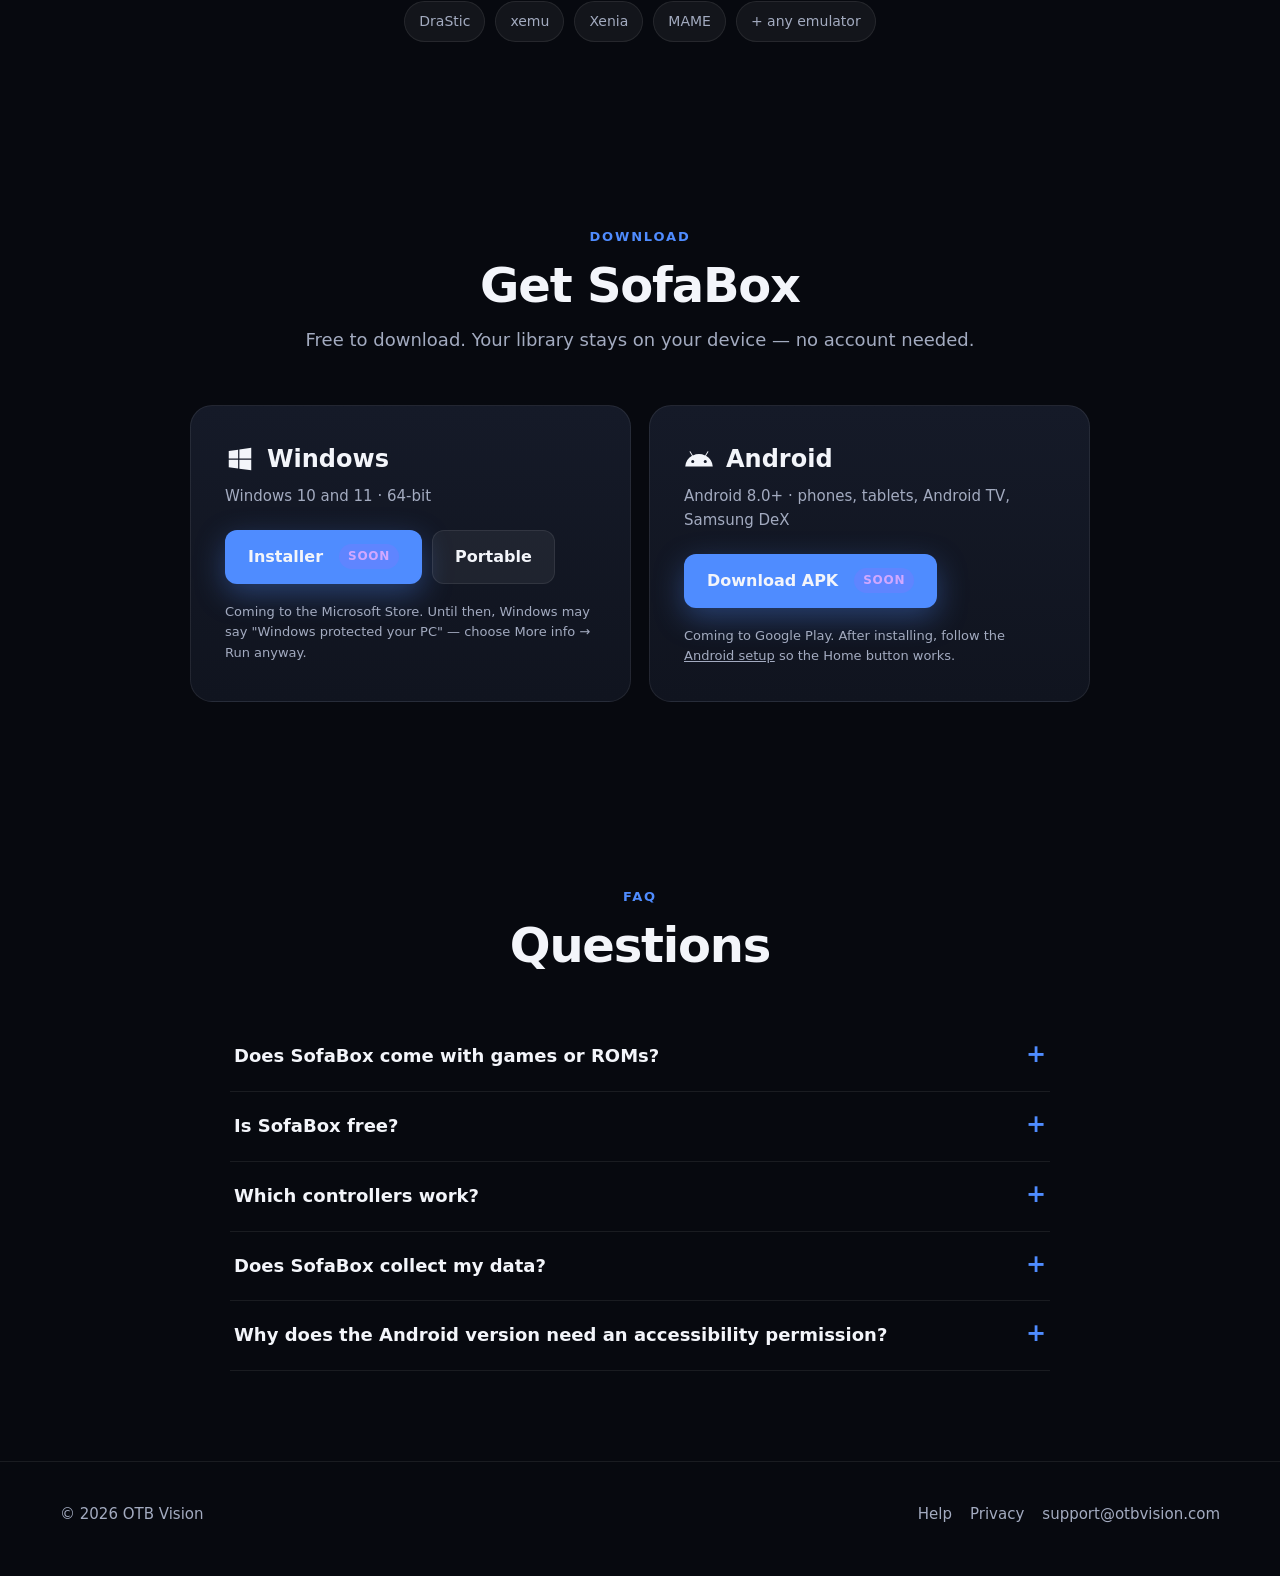
==== commit 27074b6e: "Update website from ink@f49a3c3 Website: mouse mode now works on Windows too" ====
--- a/index.html
+++ b/index.html
@@ -80,7 +80,7 @@
           <div class="card">
             <div class="icon purple"><svg viewBox="0 0 24 24" fill="none" stroke="currentColor" stroke-width="2" stroke-linecap="round" stroke-linejoin="round"><path d="M6 12h4M8 10v4M15 13h.01M18 11h.01"/><path d="M17.32 5H6.68a4 4 0 0 0-3.98 3.59L2 15.5A3 3 0 0 0 7.2 17.6L9 15h6l1.8 2.6A3 3 0 0 0 22 15.5l-.7-6.91A4 4 0 0 0 17.32 5z"/></svg></div>
             <h3>Made for controllers</h3>
-            <p>Turn on a controller and SofaBox goes fullscreen. Xbox, PlayStation and Nintendo button prompts, plus an on-screen keyboard. On Android, remap buttons and hold Home for mouse mode to use any app with your controller.</p>
+            <p>Turn on a controller and SofaBox goes fullscreen. Xbox, PlayStation and Nintendo button prompts, plus an on-screen keyboard. Hold Home for mouse mode to use any app or Windows itself with your controller, and on Android remap any button.</p>
           </div>
           <div class="card">
             <div class="icon teal"><svg viewBox="0 0 24 24" fill="none" stroke="currentColor" stroke-width="2" stroke-linecap="round" stroke-linejoin="round"><path d="m3 11 9-8 9 8v9a1 1 0 0 1-1 1h-5v-6H9v6H4a1 1 0 0 1-1-1z"/></svg></div>
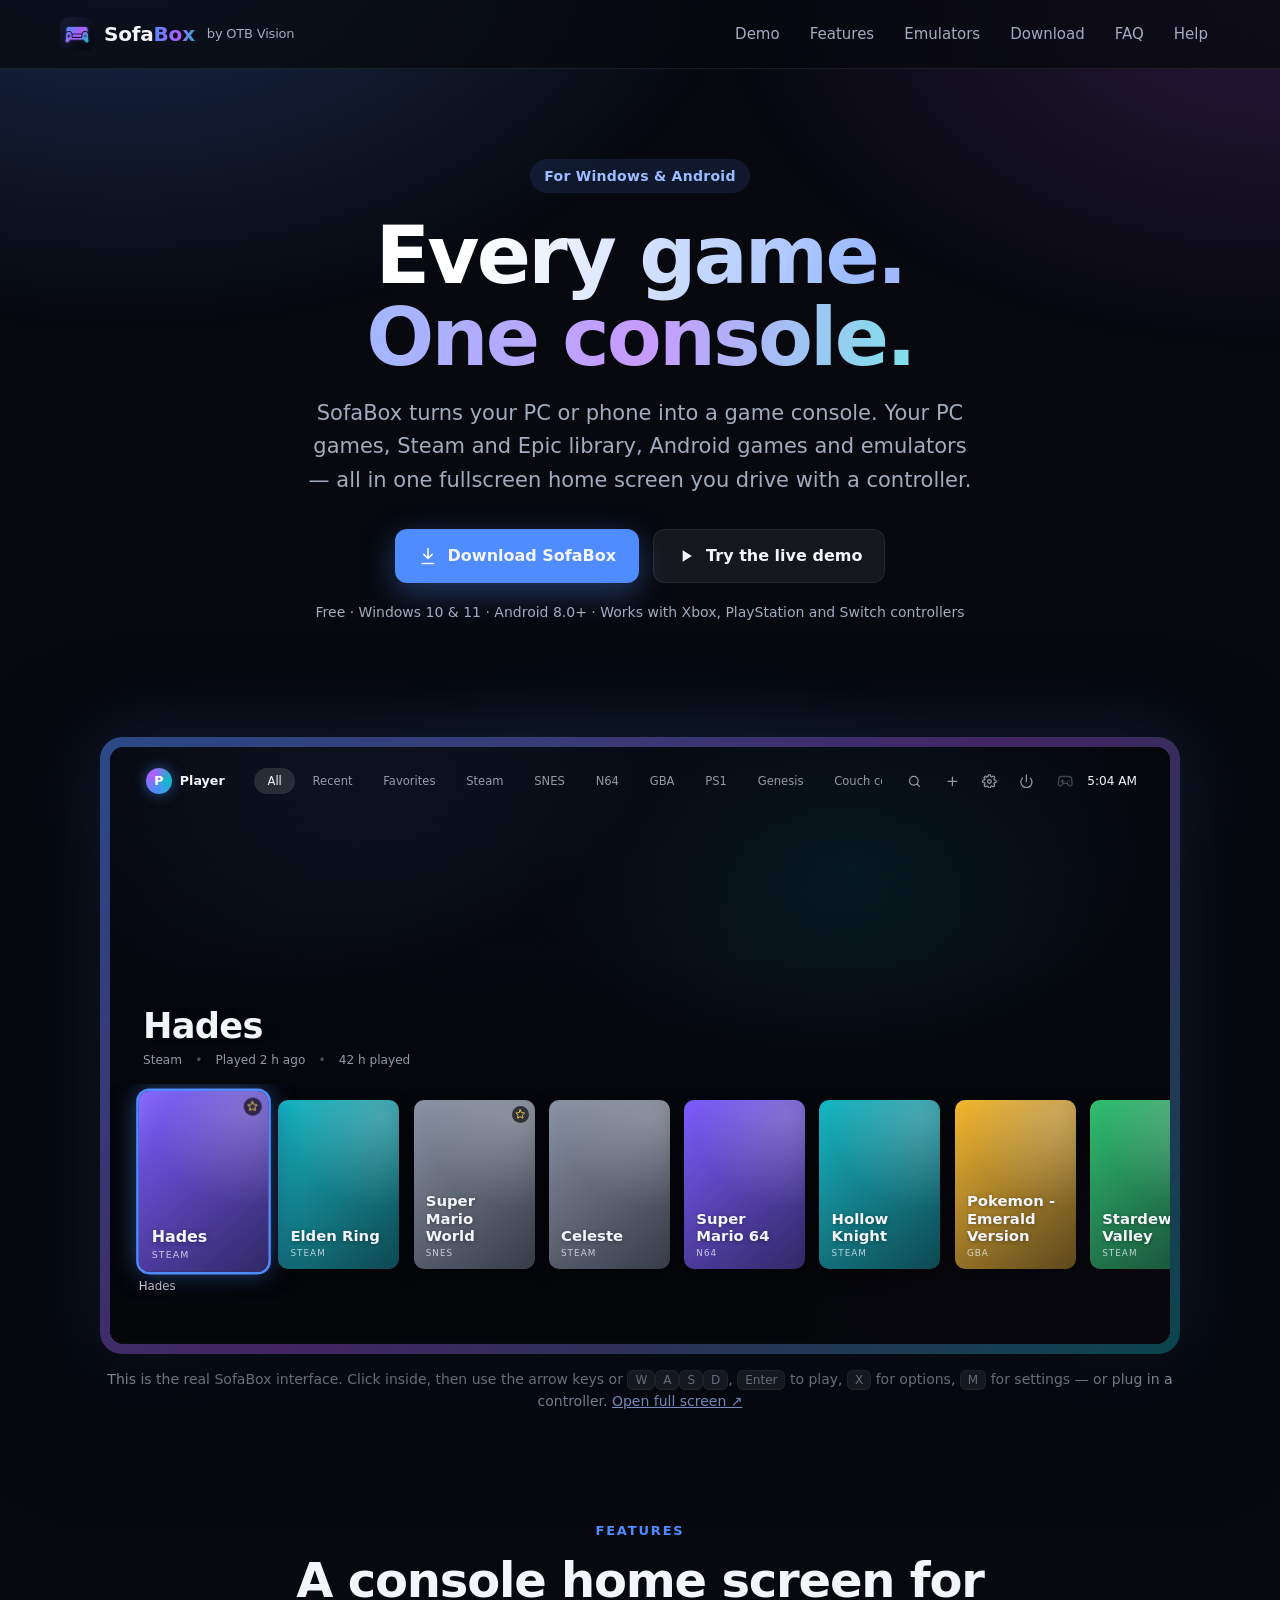
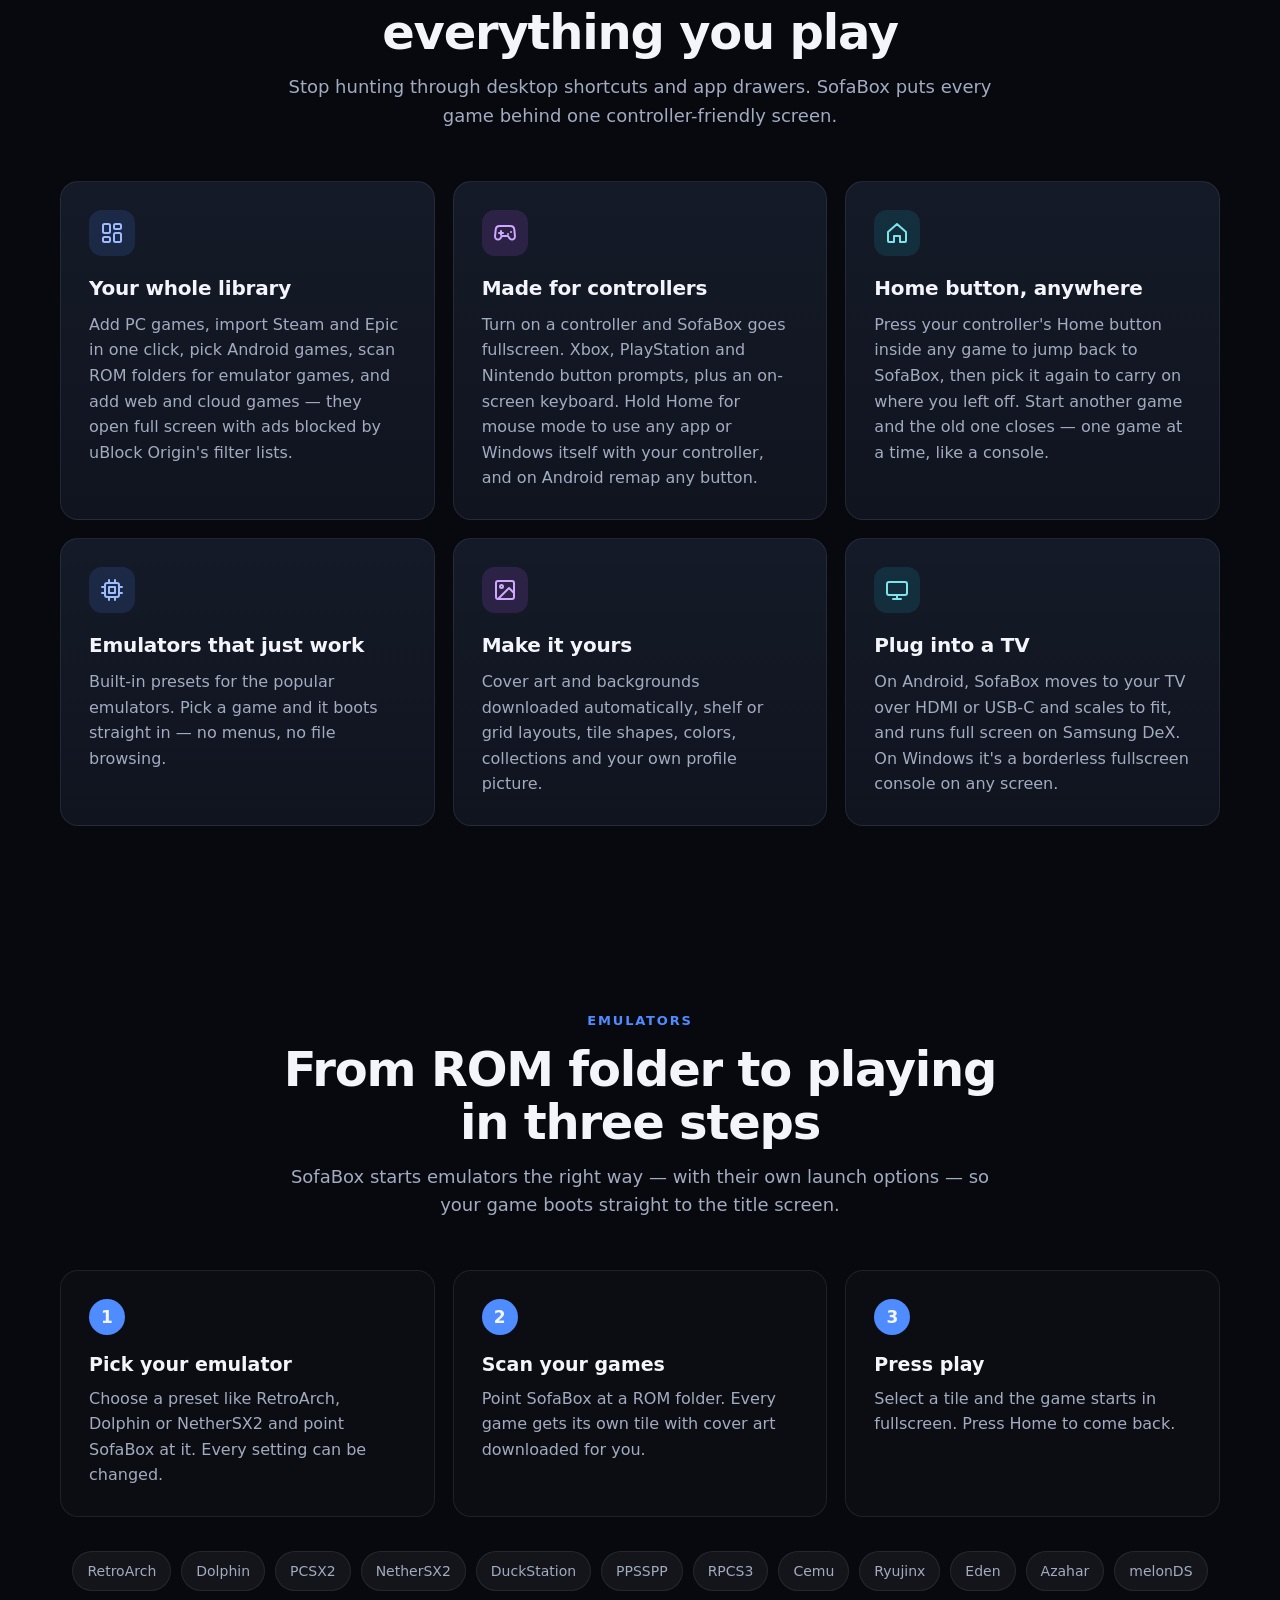
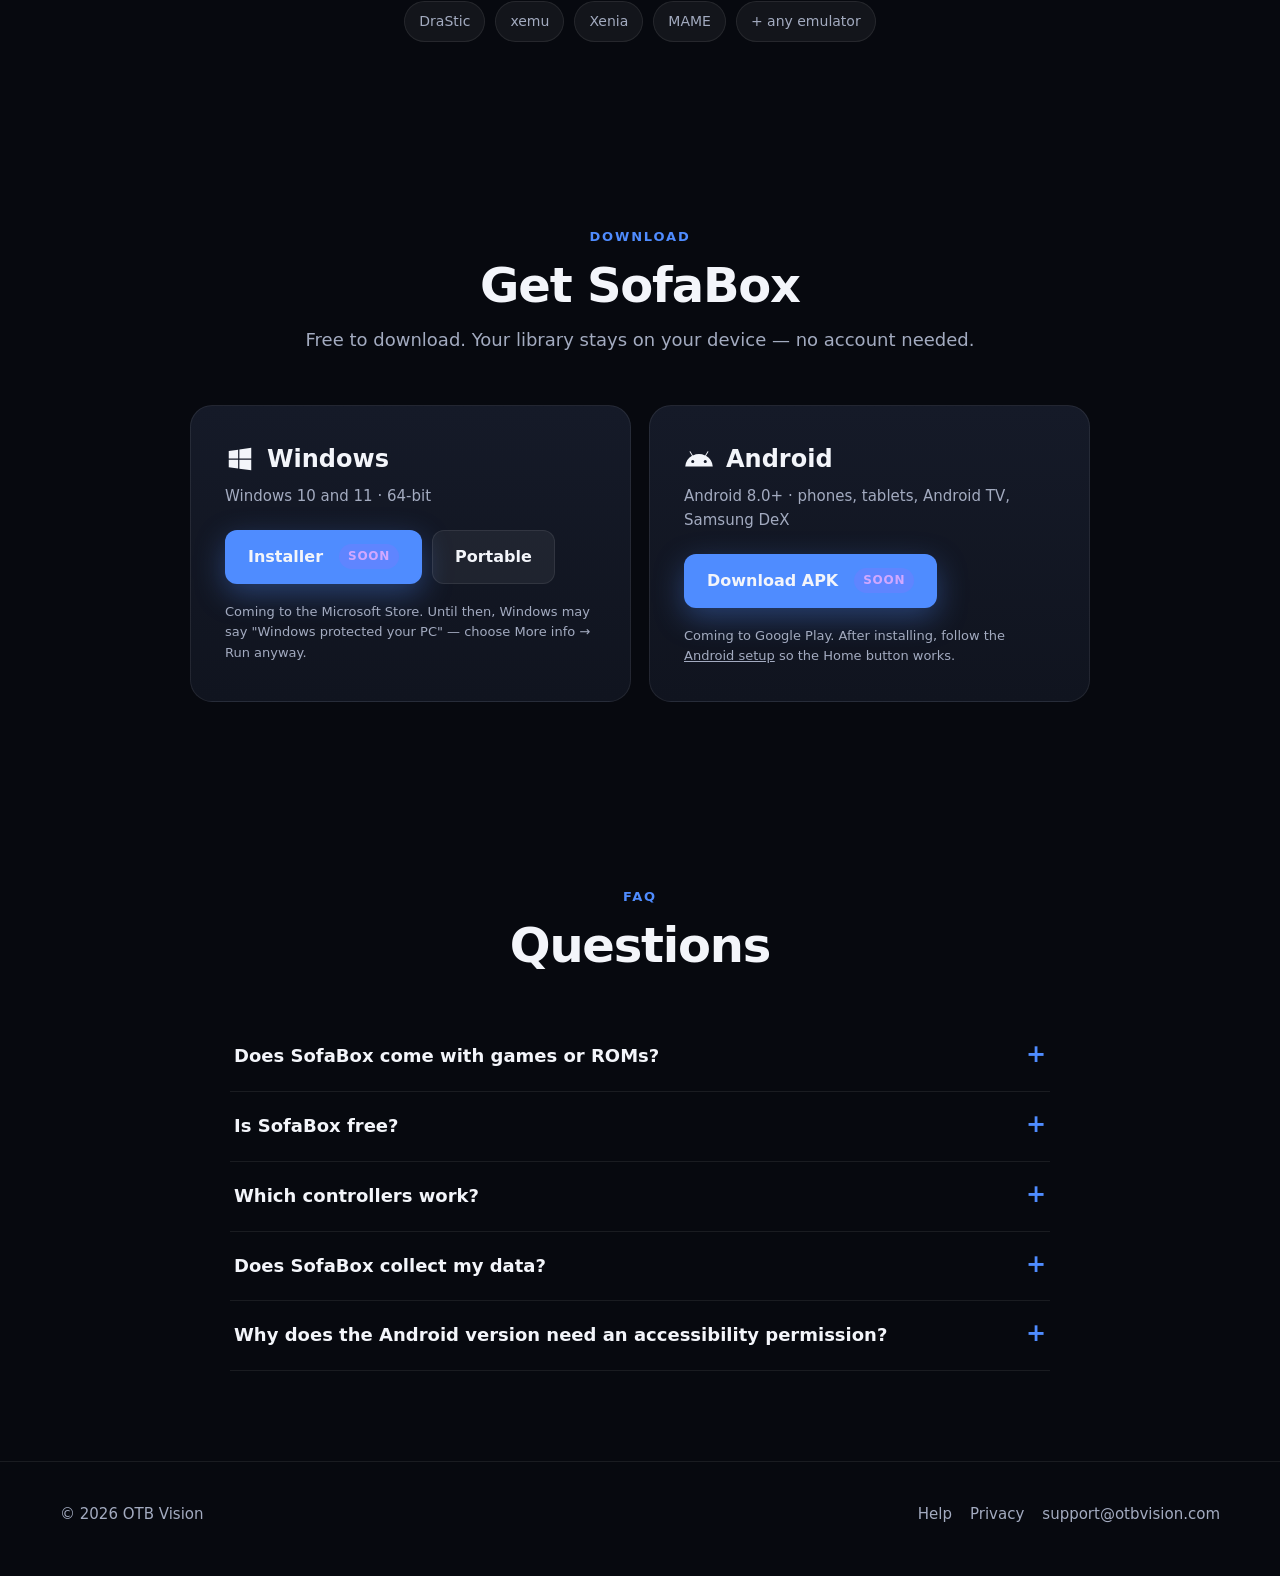
==== commit 62a2dc52: "Update website from ink@87b0d72 Ad blocking, Web tab, Settings tabs, Android mouse mode fixes, websi" ====
--- a/index.html
+++ b/index.html
@@ -22,11 +22,12 @@
     <div class="wrap">
       <a class="brand" href="./"><img src="img/icon.png" alt=""><span>Sofa<span class="box">Box</span></span> <small>by OTB Vision</small></a>
       <nav class="nav-links">
+        <a href="#demo">Demo</a>
         <a href="#features">Features</a>
-        <a href="#demo">Demo</a>
         <a href="#emulators">Emulators</a>
+        <a href="#download">Download</a>
+        <a href="#faq">FAQ</a>
         <a href="help.html">Help</a>
-        <a class="btn small primary" href="#download">Download</a>
       </nav>
     </div>
   </header>
@@ -75,7 +76,7 @@
           <div class="card">
             <div class="icon"><svg viewBox="0 0 24 24" fill="none" stroke="currentColor" stroke-width="2" stroke-linecap="round" stroke-linejoin="round"><rect x="3" y="3" width="7" height="9" rx="1.5"/><rect x="14" y="3" width="7" height="5" rx="1.5"/><rect x="14" y="12" width="7" height="9" rx="1.5"/><rect x="3" y="16" width="7" height="5" rx="1.5"/></svg></div>
             <h3>Your whole library</h3>
-            <p>Add PC games, import Steam and Epic in one click, pick Android games, and scan ROM folders for emulator games.</p>
+            <p>Add PC games, import Steam and Epic in one click, pick Android games, scan ROM folders for emulator games, and add web and cloud games — they open full screen with ads blocked by uBlock Origin's filter lists.</p>
           </div>
           <div class="card">
             <div class="icon purple"><svg viewBox="0 0 24 24" fill="none" stroke="currentColor" stroke-width="2" stroke-linecap="round" stroke-linejoin="round"><path d="M6 12h4M8 10v4M15 13h.01M18 11h.01"/><path d="M17.32 5H6.68a4 4 0 0 0-3.98 3.59L2 15.5A3 3 0 0 0 7.2 17.6L9 15h6l1.8 2.6A3 3 0 0 0 22 15.5l-.7-6.91A4 4 0 0 0 17.32 5z"/></svg></div>
--- a/css/site.css
+++ b/css/site.css
@@ -151,7 +151,11 @@
 }
 @media (max-width: 680px) {
   body { font-size: 16px; }
-  .nav-links a:not(.btn) { display: none; }
+  .nav .wrap { gap: 10px; }
+  .brand small { display: none; }
+  .nav-links { overflow-x: auto; scrollbar-width: none; gap: 2px; min-width: 0; }
+  .nav-links::-webkit-scrollbar { display: none; }
+  .nav-links a { padding: 8px 9px; font-size: 14px; white-space: nowrap; }
   .hero { padding-top: 60px; }
   .grid, .steps, .downloads { grid-template-columns: 1fr; }
   section { padding: 64px 0; }
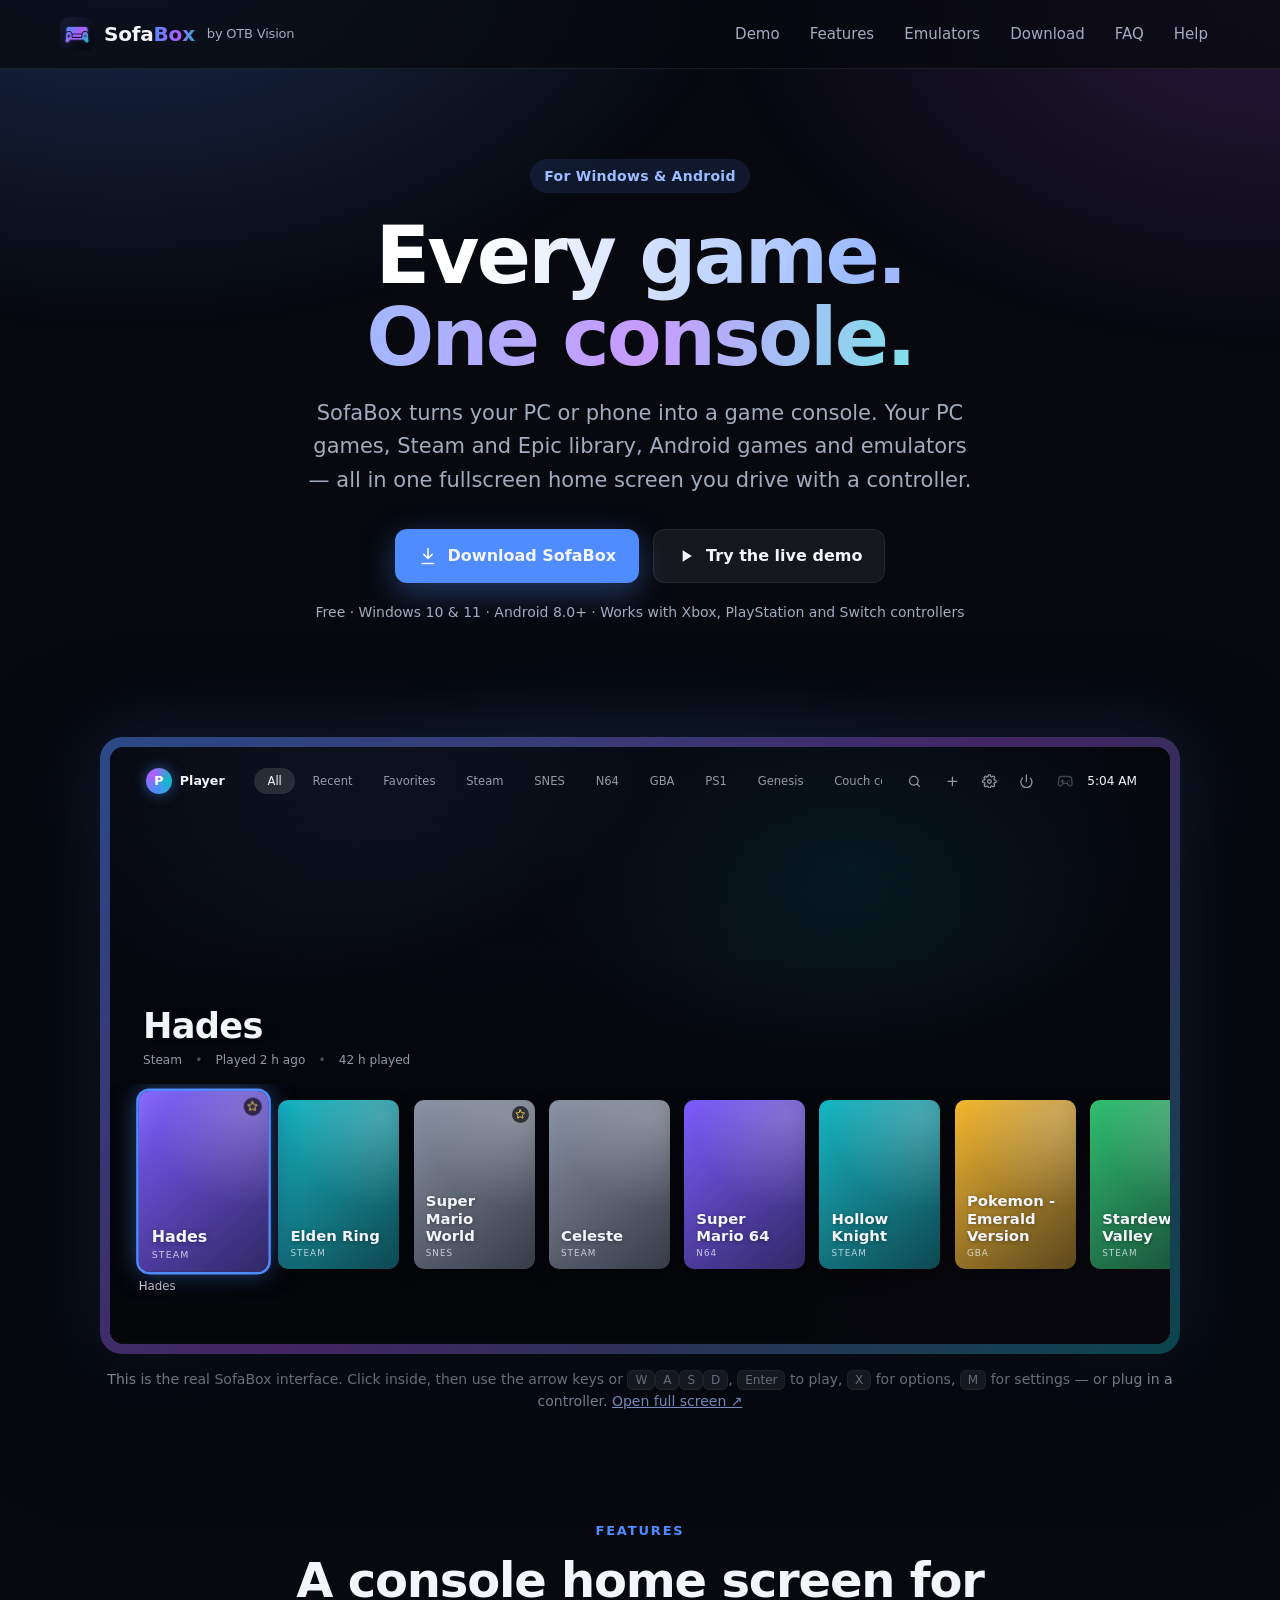
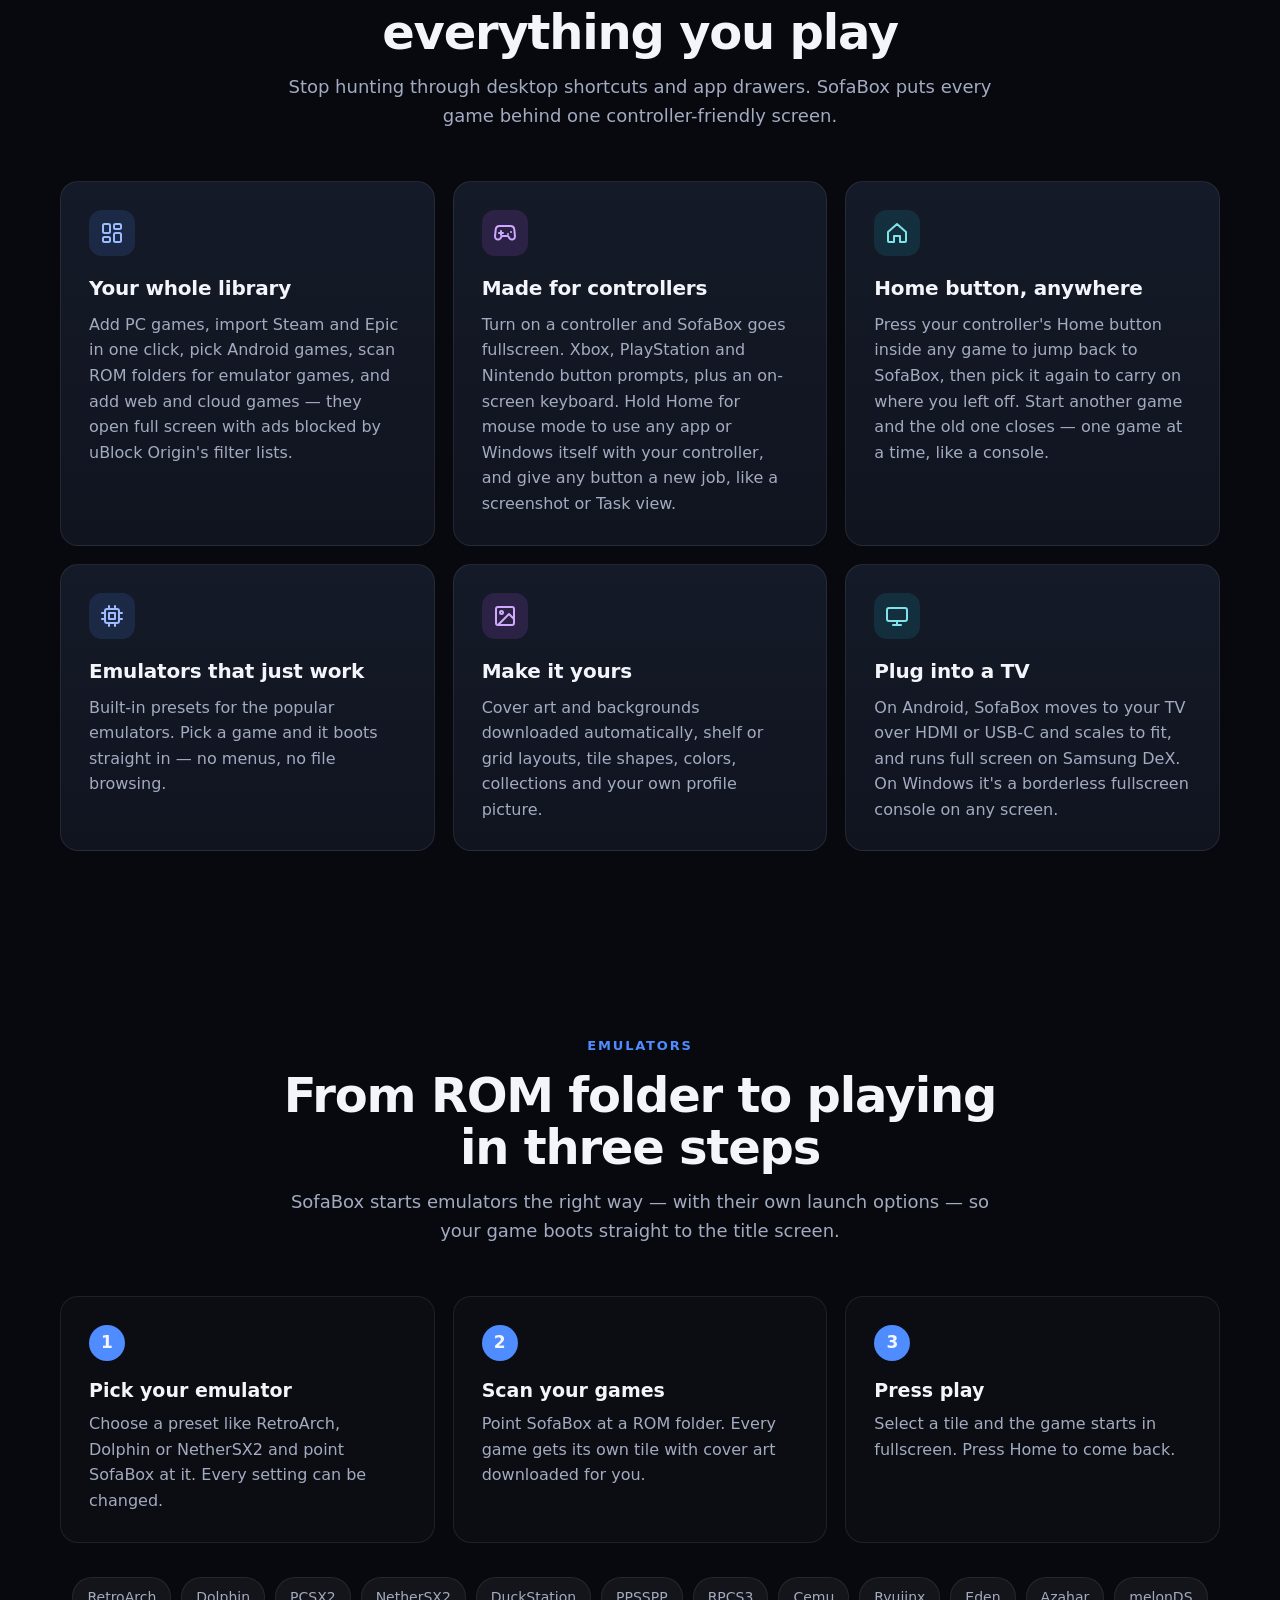
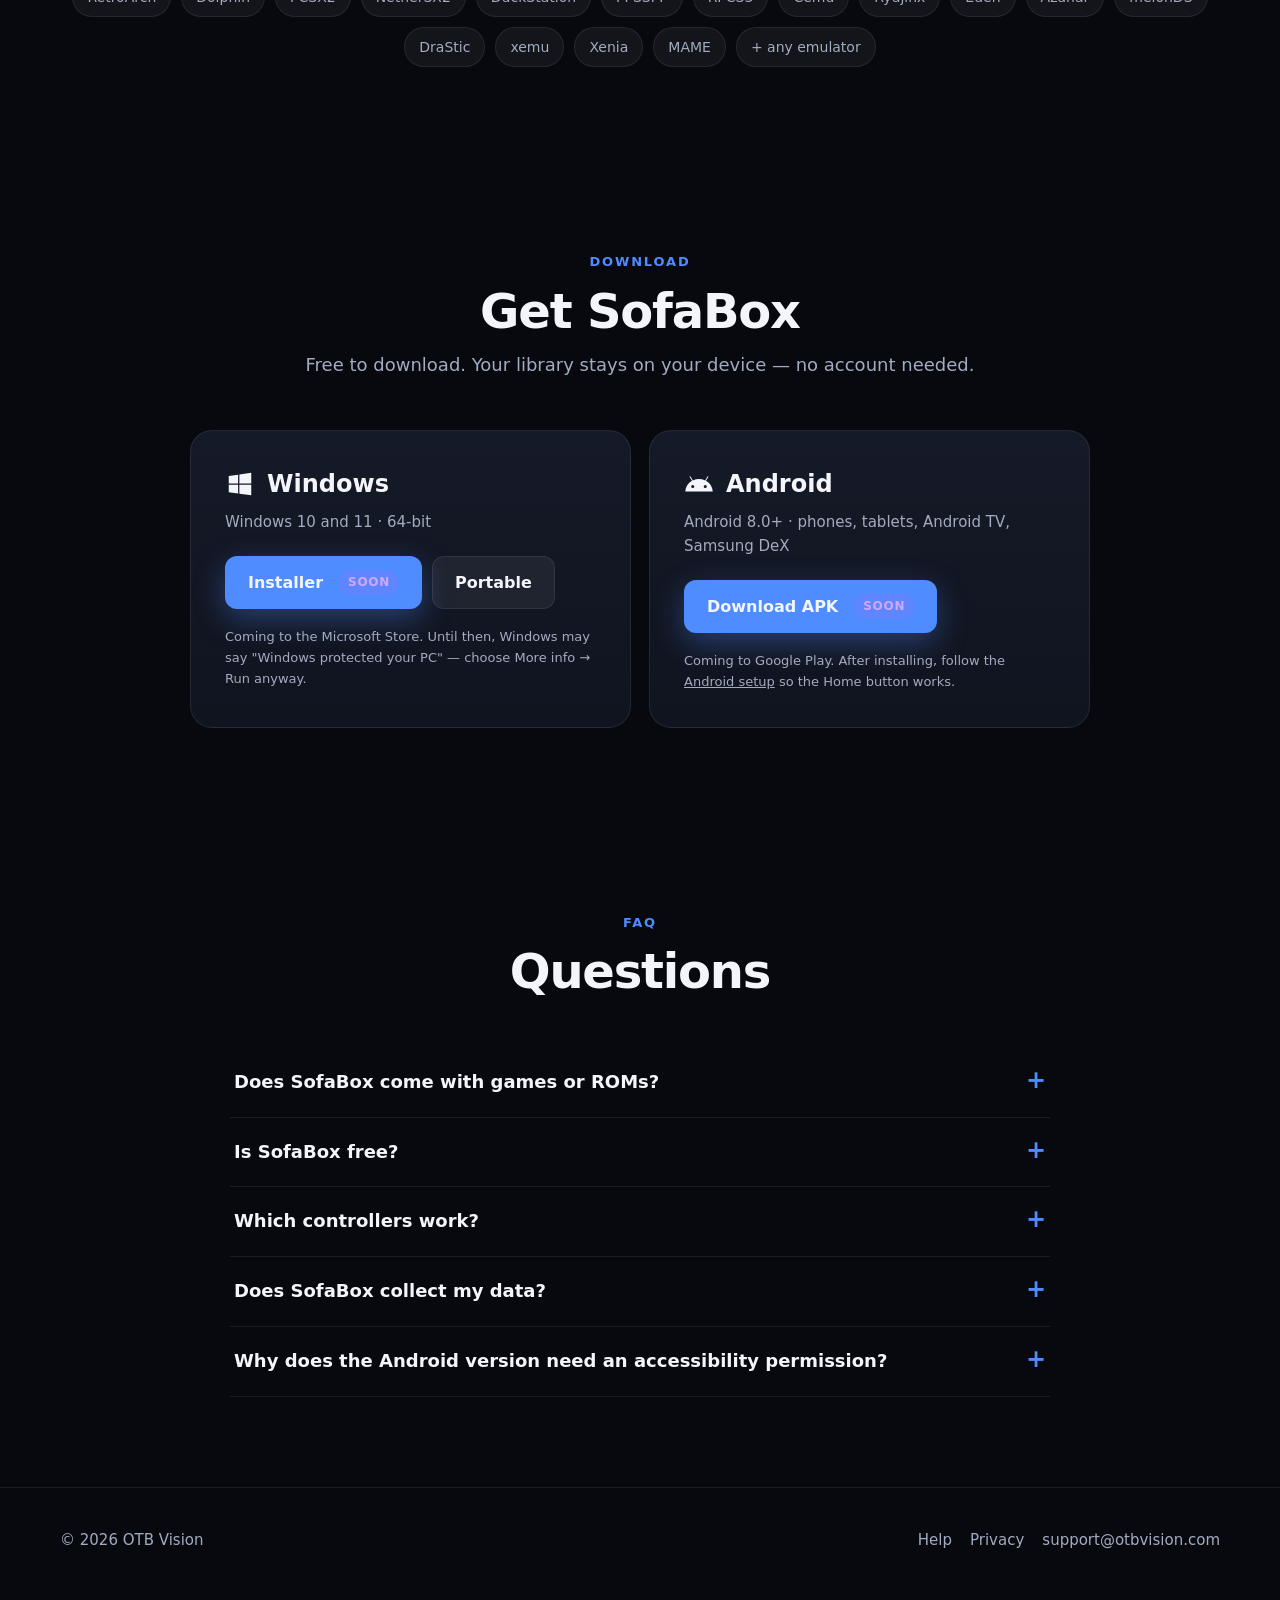
==== commit d24c9a77: "Update website from ink@e729003 Clearer settings, button mapping on Windows, remove background and g" ====
--- a/index.html
+++ b/index.html
@@ -81,7 +81,7 @@
           <div class="card">
             <div class="icon purple"><svg viewBox="0 0 24 24" fill="none" stroke="currentColor" stroke-width="2" stroke-linecap="round" stroke-linejoin="round"><path d="M6 12h4M8 10v4M15 13h.01M18 11h.01"/><path d="M17.32 5H6.68a4 4 0 0 0-3.98 3.59L2 15.5A3 3 0 0 0 7.2 17.6L9 15h6l1.8 2.6A3 3 0 0 0 22 15.5l-.7-6.91A4 4 0 0 0 17.32 5z"/></svg></div>
             <h3>Made for controllers</h3>
-            <p>Turn on a controller and SofaBox goes fullscreen. Xbox, PlayStation and Nintendo button prompts, plus an on-screen keyboard. Hold Home for mouse mode to use any app or Windows itself with your controller, and on Android remap any button.</p>
+            <p>Turn on a controller and SofaBox goes fullscreen. Xbox, PlayStation and Nintendo button prompts, plus an on-screen keyboard. Hold Home for mouse mode to use any app or Windows itself with your controller, and give any button a new job, like a screenshot or Task view.</p>
           </div>
           <div class="card">
             <div class="icon teal"><svg viewBox="0 0 24 24" fill="none" stroke="currentColor" stroke-width="2" stroke-linecap="round" stroke-linejoin="round"><path d="m3 11 9-8 9 8v9a1 1 0 0 1-1 1h-5v-6H9v6H4a1 1 0 0 1-1-1z"/></svg></div>
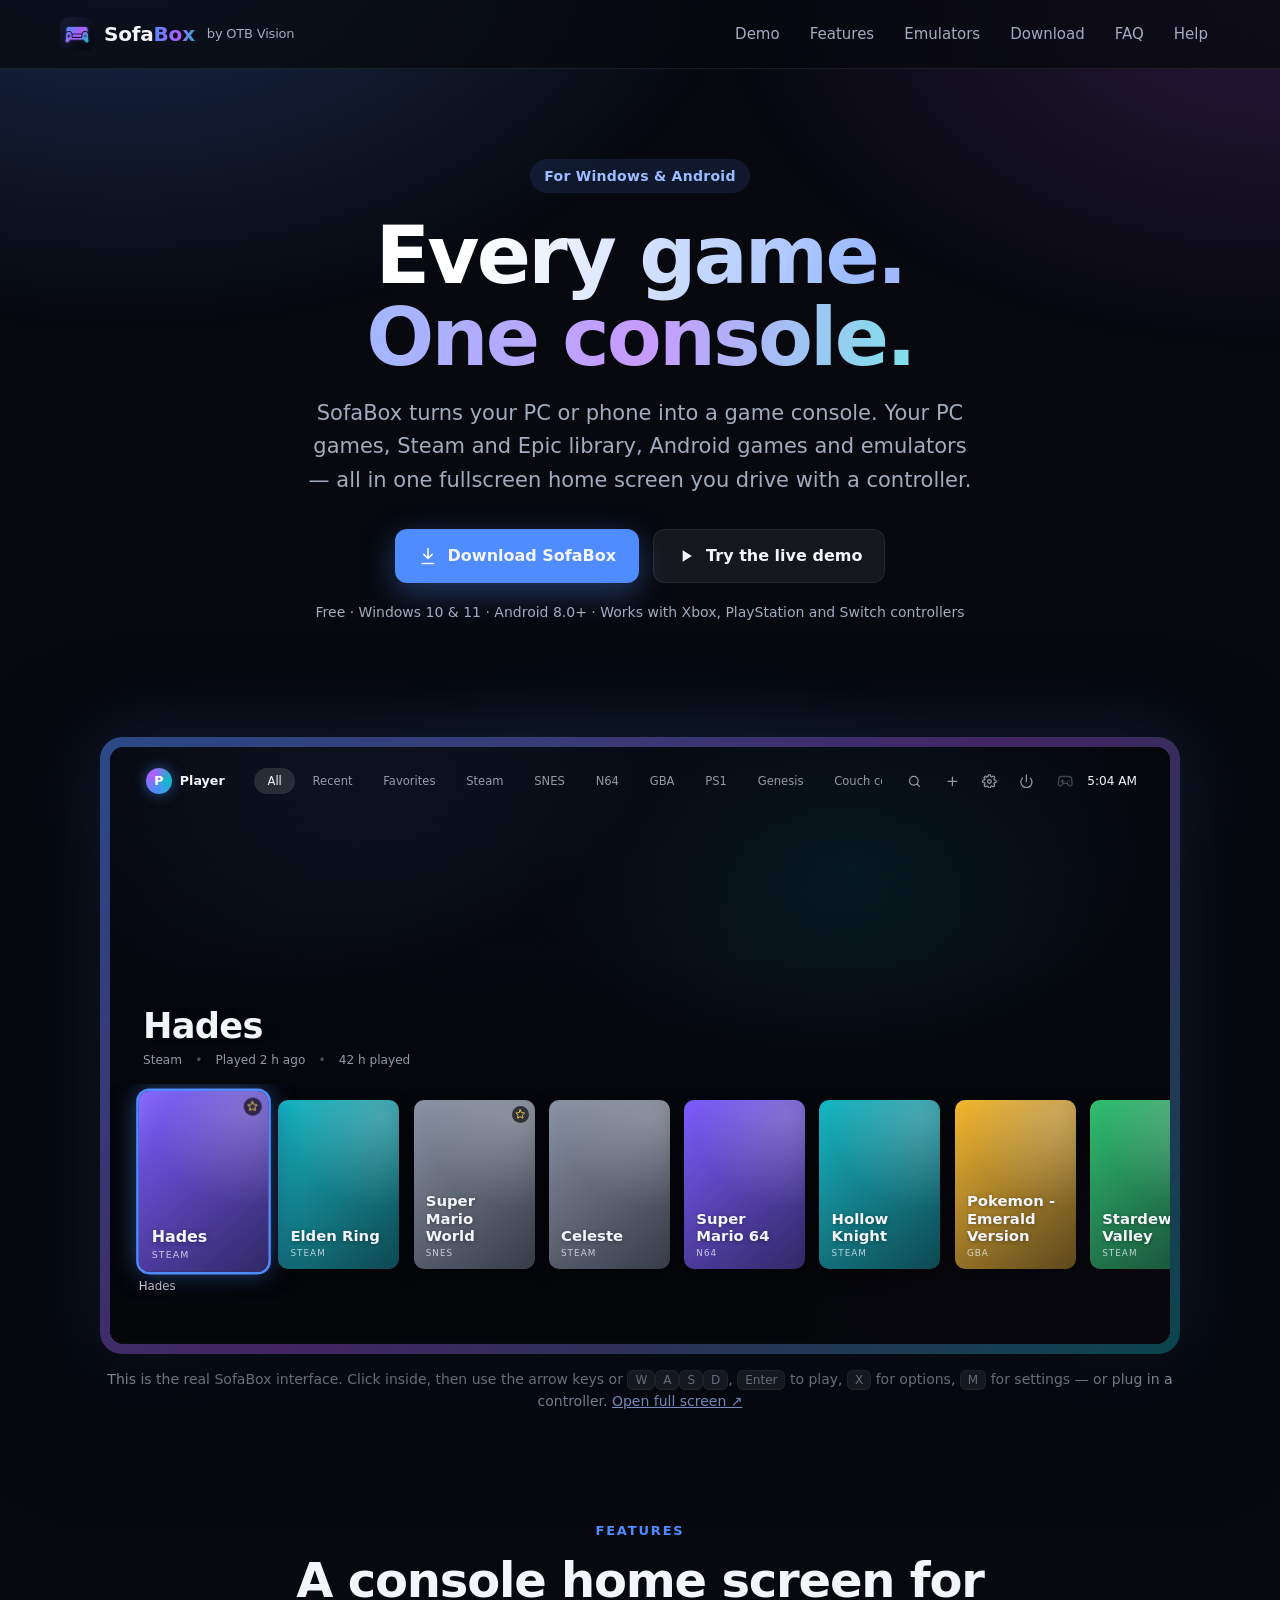
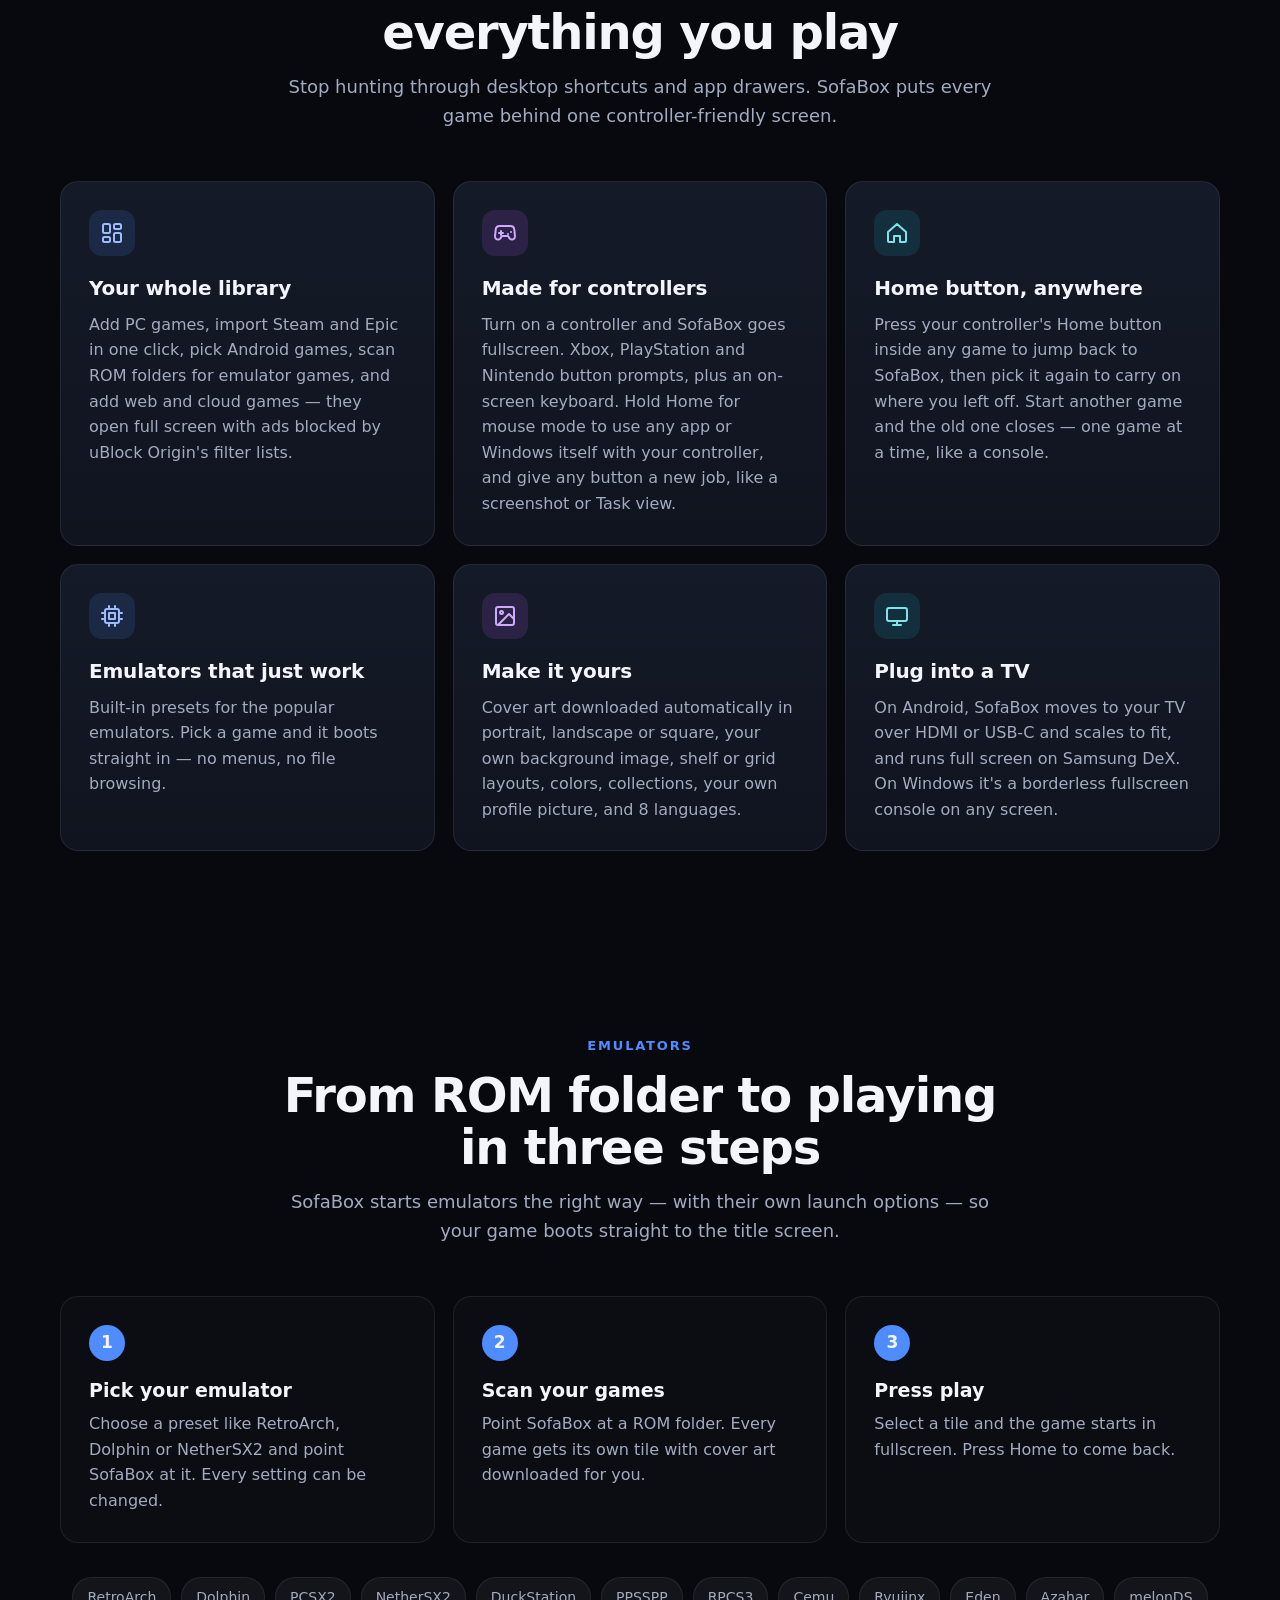
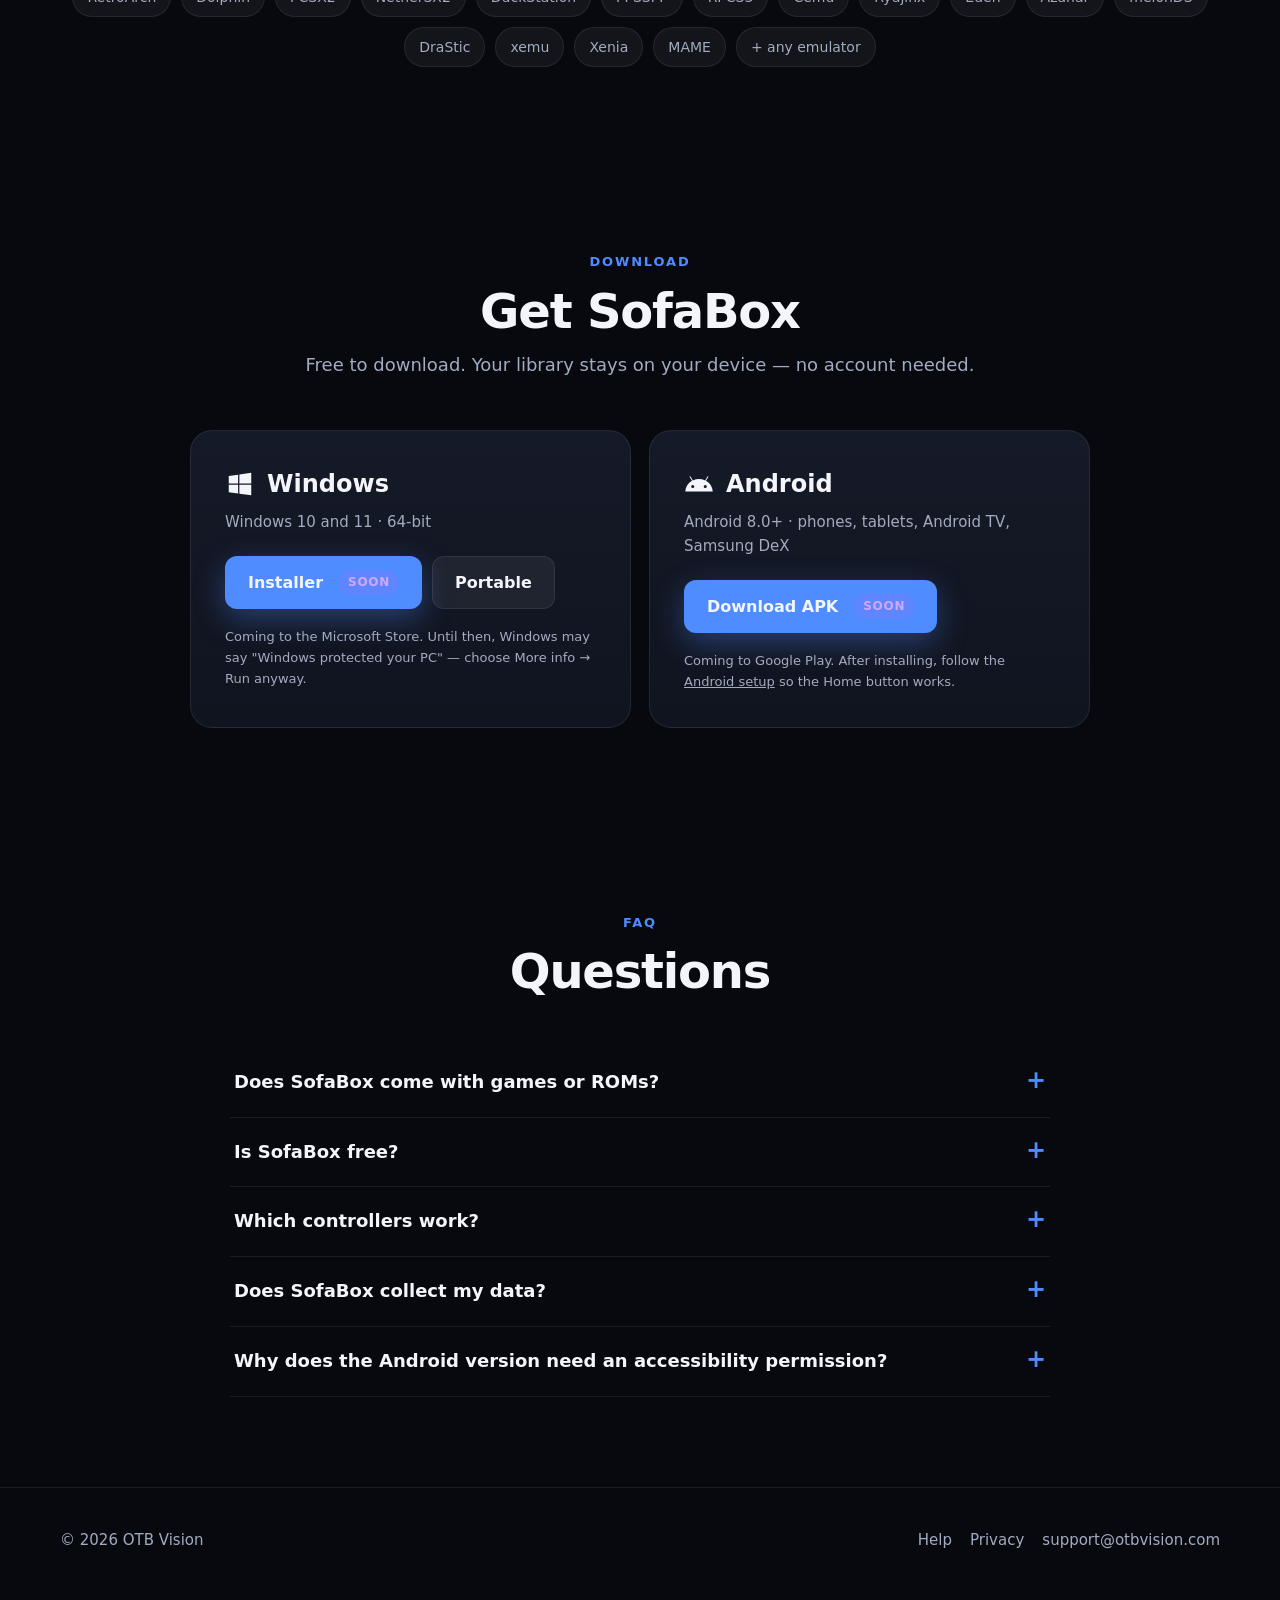
==== commit a1d784f1: "Update website from ink@1f04f09 Tile pictures in all three shapes, free background image, Remove all" ====
--- a/index.html
+++ b/index.html
@@ -96,7 +96,7 @@
           <div class="card">
             <div class="icon purple"><svg viewBox="0 0 24 24" fill="none" stroke="currentColor" stroke-width="2" stroke-linecap="round" stroke-linejoin="round"><rect x="3" y="3" width="18" height="18" rx="2"/><circle cx="8.5" cy="8.5" r="1.5"/><path d="m21 15-5-5L5 21"/></svg></div>
             <h3>Make it yours</h3>
-            <p>Cover art and backgrounds downloaded automatically, shelf or grid layouts, tile shapes, colors, collections and your own profile picture.</p>
+            <p>Cover art downloaded automatically in portrait, landscape or square, your own background image, shelf or grid layouts, colors, collections, your own profile picture, and 8 languages.</p>
           </div>
           <div class="card">
             <div class="icon teal"><svg viewBox="0 0 24 24" fill="none" stroke="currentColor" stroke-width="2" stroke-linecap="round" stroke-linejoin="round"><rect x="2" y="4" width="20" height="13" rx="2"/><path d="M8 21h8M12 17v4"/></svg></div>
@@ -174,7 +174,7 @@
           </details>
           <details>
             <summary>Is SofaBox free?</summary>
-            <p>Yes — adding and playing games is free. An optional SofaBox Pro upgrade with extra customization is planned.</p>
+            <p>Yes — adding and playing games, the Home button, web games, ad blocking, cover art and your own background image are free. <strong>SofaBox Pro</strong> is a one-time upgrade inside the app that adds mouse mode, button mapping and macros, accent colors and background styles, art behind the library for each game, library layouts and tile shapes, and TV fine-tuning.</p>
           </details>
           <details>
             <summary>Which controllers work?</summary>
--- a/css/site.css
+++ b/css/site.css
@@ -40,7 +40,7 @@
 /* ---------- nav */
 .nav { position: sticky; top: 0; z-index: 10; backdrop-filter: blur(14px); -webkit-backdrop-filter: blur(14px); background: rgba(7, 9, 15, .72); border-bottom: 1px solid var(--line); }
 .nav .wrap { display: flex; align-items: center; gap: 24px; height: 68px; }
-.brand { display: flex; align-items: center; gap: 10px; font-weight: 700; font-size: 20px; text-decoration: none; letter-spacing: -.01em; }
+.brand { display: flex; flex-shrink: 0; white-space: nowrap; align-items: center; gap: 10px; font-weight: 700; font-size: 20px; text-decoration: none; letter-spacing: -.01em; }
 .brand img { width: 34px; height: 34px; border-radius: 9px; }
 .brand .box { background: linear-gradient(100deg, #4f8cff, #b45cff 60%, #14b8c4); -webkit-background-clip: text; background-clip: text; color: transparent; }
 .brand small { font-weight: 500; color: var(--muted); font-size: 13px; margin-left: 2px; }
@@ -169,3 +169,6 @@
 @media (prefers-reduced-motion: reduce) { html { scroll-behavior: auto; } .btn { transition: none; } }
 .nav-links a.btn.primary { color: #fff; }
 .nav-links a.btn.primary:hover { background: #6a9dff; }
+
+/* Links to #demo, #features… land below the sticky header instead of under it. */
+html { scroll-padding-top: 84px; }
